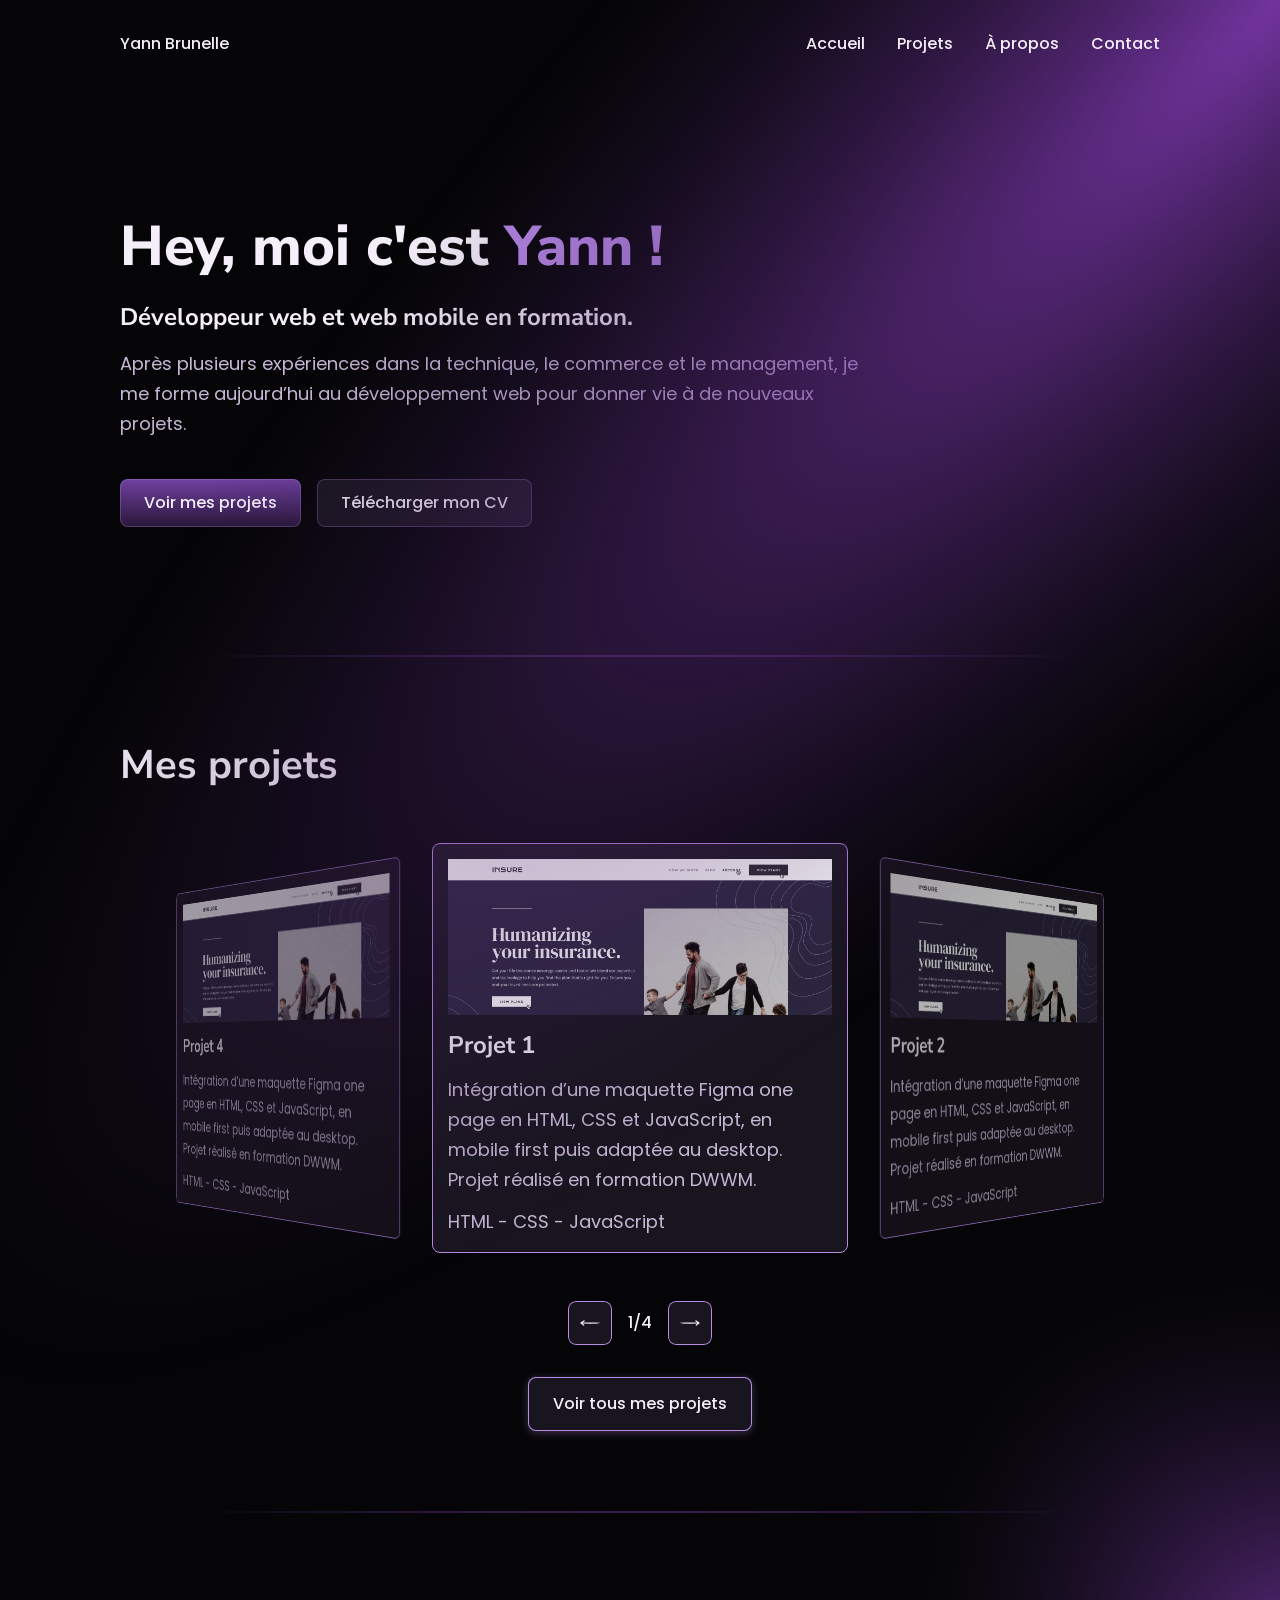
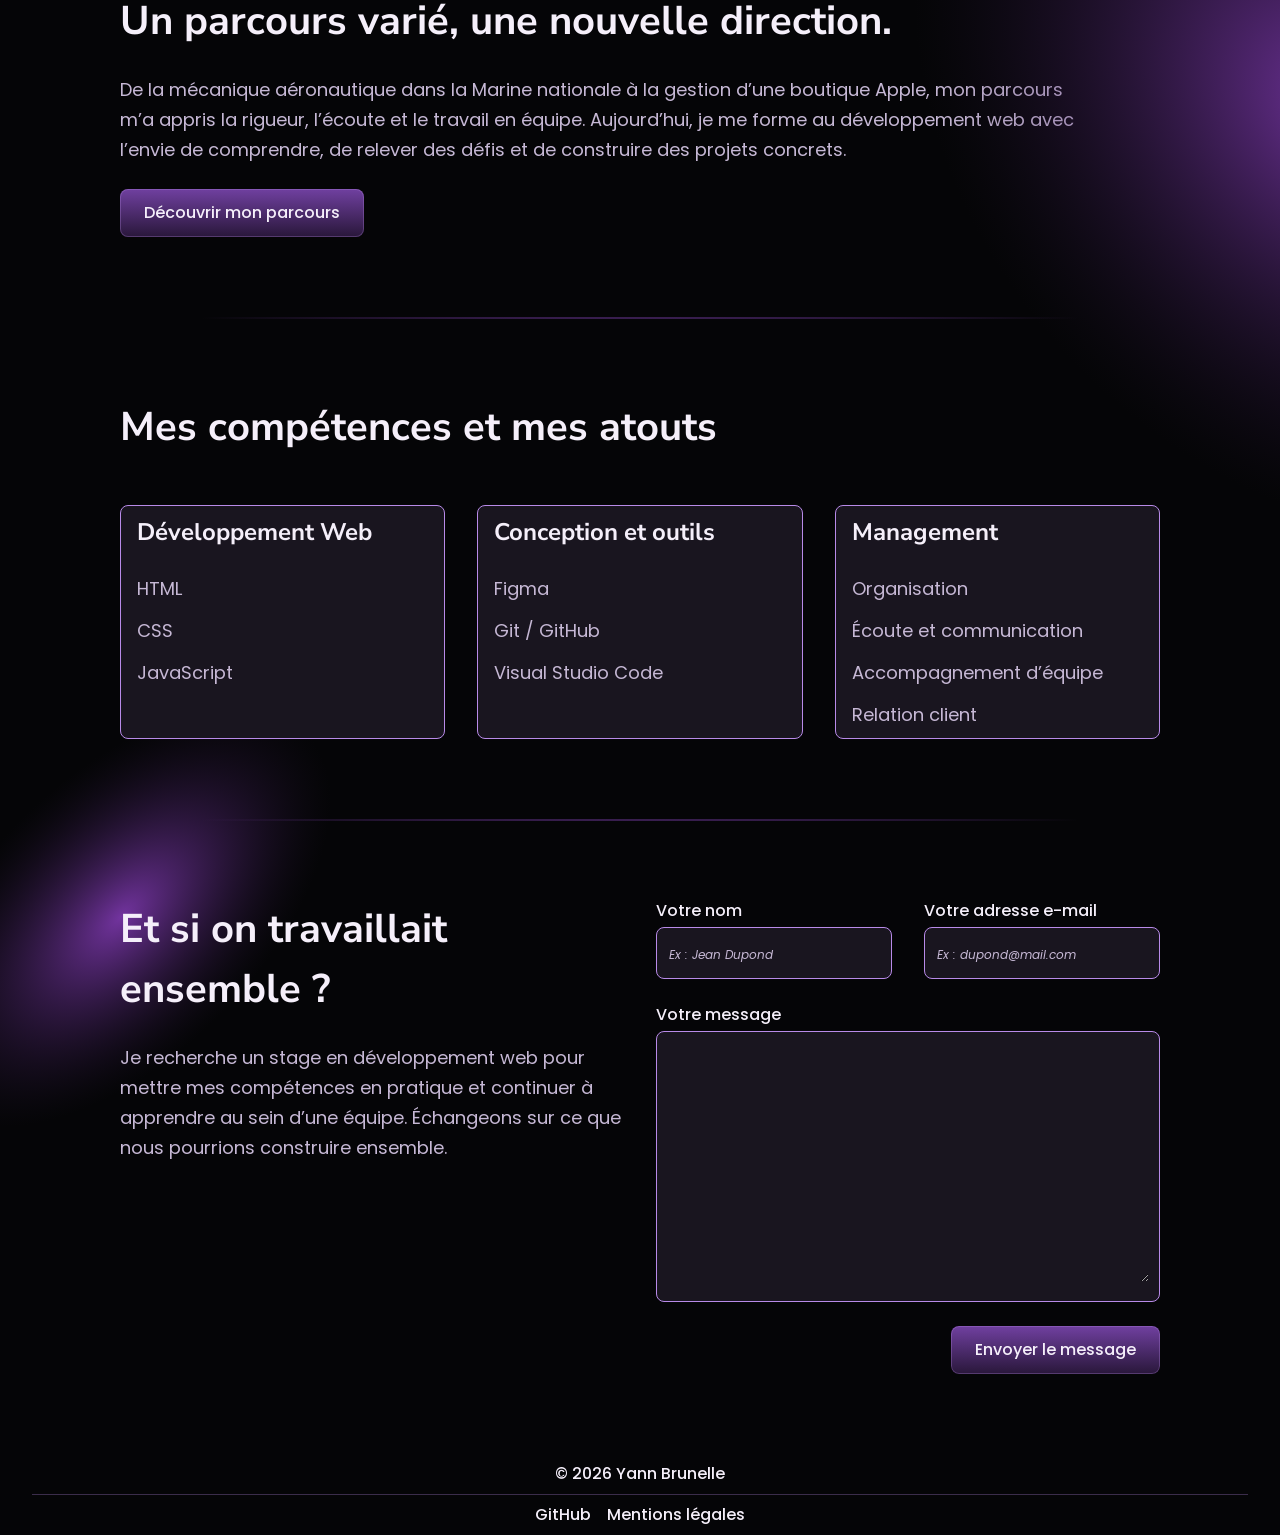
==== index.html @ 41fa6fb0 "fin vefrsion desktop-accueil" ====
<!DOCTYPE html>
<html lang="fr">
<head>
	<meta charset="UTF-8">
	<meta name="viewport" content="width=device-width, initial-scale=1.0">
	<title>Yann Brunelle - Portfolio</title>
	<meta name="description" content="">
	<!-- Mettre la description du contenu de la page dans l'attribut content -->

	<!-- Mettre ci-dessous les informations pour Open Graph (concerne notamment Facebook) - Voir https://ogp.me/-->
	<meta property="og:title" content="">
	<meta property="og:type" content="">
	<meta property="og:url" content="">
	<meta property="og:image" content="">


	<!-- Générateur favicon : https://realfavicongenerator.net/ -->
   
	<link rel="icon" type="image/png" href="/favicon-96x96.png" sizes="96x96">
	<link rel="icon" type="image/svg+xml" href="/favicon.svg">
	<link rel="shortcut icon" href="/favicon.ico">
	<link rel="apple-touch-icon" sizes="180x180" href="/apple-touch-icon.png">
	<link rel="manifest" href="/site.webmanifest">
	<!-- voir le fichier manifest.webmanifest -->

	<link rel="stylesheet" href="css/style.css">
</head>

<body>
	<header class="interface-text">		
		<a href="index.html">Yann Brunelle</a>

		<button
        class="burger-menu"
        type="button"
        aria-controls="menu"
        aria-expanded="false"
        aria-label="Ouvrir le menu">
     	</button>

		<nav class="hidden-nav interface-text" role="navigation" aria-label="skip menu">
			<ul id="menu" data-visible="false">
				<li><a href="index.html">Accueil</a></li>
				<li><a href="mes-projets.html">Projets</a></li>
				<li><a href="a-propos.html">À propos</a></li>
				<li><a href="#contact">Contact</a></li>
        	</ul>
		</nav>

	</header>
	<main>
		<section class="hero">
			<div class="hero-text">
				<h1 class="mobile-main-heading">
					Hey, moi c'est <span class="h1-color">Yann !</span>
				</h1>
				<p class="mobile-subheading">
					Développeur web et web mobile en formation.
				</p>
				<p class="mobile-body-text">
					Après plusieurs expériences dans la technique, le commerce et le management, je me forme aujourd’hui au développement web pour donner vie à de nouveaux projets.
				</p>
			</div>
			<div class="interface-text actions">
				<a class="full-button" href="mes-projets.html">Voir mes projets</a>
				<a class="empty-button" href="telecharger-cv.pdf">Télécharger mon CV</a>
			</div>
		</section>
		<section class="carrousel">
			<h2 class="mobile-section-heading">
				Mes projets
			</h2>
			<div class="projects">
				<article class="article-project projet-1 central">		
					<img src="img/projet-1.webp" alt="">
					<h3 class="mobile-small-subheading">
						Projet 1
					</h3>
					<p class="mobile-small-body-text">
						Intégration d’une maquette Figma one page en HTML, CSS et JavaScript, en mobile first puis adaptée au desktop. Projet réalisé en formation DWWM.
					</p>
					<p class="mobile-small-body-text">
						HTML - CSS - JavaScript
					</p>
				</article>
				<article class="article-project projet-2 a-droite">
					<img src="img/projet-1.webp" alt="">
					<h3 class="mobile-small-subheading">
						Projet 2
					</h3>
					<p class="mobile-small-body-text">
						Intégration d’une maquette Figma one page en HTML, CSS et JavaScript, en mobile first puis adaptée au desktop. Projet réalisé en formation DWWM.
					</p>
					<p class="mobile-small-body-text">
						HTML - CSS - JavaScript
					</p>
				</article>
				<article class="article-project projet-3 masquee">		
					<img src="img/projet-1.webp" alt="">
					<h3 class="mobile-small-subheading">
						Projet 3
					</h3>
					<p class="mobile-small-body-text">
						Intégration d’une maquette Figma one page en HTML, CSS et JavaScript, en mobile first puis adaptée au desktop. Projet réalisé en formation DWWM.
					</p>
					<p class="mobile-small-body-text">
						HTML - CSS - JavaScript
					</p>
				</article>
				<article class="article-project projet-4 a-gauche">		
					<img src="img/projet-1.webp" alt="">
					<h3 class="mobile-small-subheading">
						Projet 4
					</h3>
					<p class="mobile-small-body-text">
						Intégration d’une maquette Figma one page en HTML, CSS et JavaScript, en mobile first puis adaptée au desktop. Projet réalisé en formation DWWM.
					</p>
					<p class="mobile-small-body-text">
						HTML - CSS - JavaScript
					</p>
				</article>
			</div>
			<div class="commands">
				<button
				class="command-left"
				type="button"
				aria-label="Projet précédent">
				</button>
				<p class="interface-text">
					1/4
				</p>
				<button
				class="command-right"
				type="button"
				aria-label="Projet suivant">
				</button>
			</div>
			<div class="link-project">
				<a class="interface-text" href="mes-projets.html">Voir tous mes projets</a>
			</div>
		</section>
		<section class="a-propos">
			<h2 class="mobile-section-heading">
				Un parcours varié, une nouvelle direction.
			</h2>
			<p class="mobile-body-text">
				De la mécanique aéronautique dans la Marine nationale à la gestion d’une boutique Apple, mon parcours m’a appris la rigueur, l’écoute et le travail en équipe. Aujourd’hui, je me forme au développement web avec l’envie de comprendre, de relever des défis et de construire des projets concrets.
			</p>
			<a class="full-button interface-text actions" href="a-propos.html">Découvrir mon parcours</a>
		</section>
		<section class="skills">
			<h2 class="mobile-section-heading">
				Mes compétences et mes atouts
			</h2>
			<article class="cards mobile-body-text">
				<h3 class="mobile-subheading">
					Développement Web
				</h3>
				<div>
					<p>
						HTML
					</p>
					<p>
						CSS
					</p>
					<p>
						JavaScript
					</p>
				</div>
			</article>
			<article class="cards mobile-body-text">
				<h3 class="mobile-subheading">
					Conception et outils
				</h3>
				<div>
					<p>
						Figma
					</p>
					<p>
						Git / GitHub
					</p>
					<p>
						Visual Studio Code
					</p>
				</div>
			</article>
			<article class="cards mobile-body-text">
				<h3 class="mobile-subheading">
					Management
				</h3>
				<div>
					<p>
						Organisation
					</p>
					<p>
						Écoute et communication
					</p>
					<p>
						Accompagnement d’équipe
					</p>
					<p>
						Relation client
					</p>
				</div>
			</article>
		</section>
		<section class="contact mobile-body-text">
			<div class="presentation">
				<h2 id="contact" class="mobile-section-heading">
					Et si on travaillait<br>ensemble ?
				</h2>
				<p>
					Je recherche un stage en développement web pour mettre mes compétences en pratique et continuer à apprendre au sein d’une équipe. Échangeons sur ce que nous pourrions construire ensemble.
				</p>
			</div>
			<div class="form">
				<div class="identity">
					<div class="name-entry">
						<p class="interface-text wording">
							Votre nom
						</p>
						<div class="entry">
							<input class="example form-placeholder" type="text" placeholder="Ex : Jean Dupond">
						</div>
					</div>
					<div class="name-entry">
						<p class="interface-text wording">
							Votre adresse e-mail
						</p>
						<div class="entry">
							<input class="example form-placeholder" type="email" placeholder="Ex : dupond@mail.com">
						</div>
					</div>
				</div>
				<div class="name-entry">
					<p class="interface-text wording">
						Votre message
					</p>
					<div class="entry">
						<textarea 
							name="" id="message-form" class="example form-placeholder" placeholder="Ex. : Une opportunité de stage, une question, un projet...">
						</textarea>					
					</div>
				</div>
				<div class="sent-message">
					<button class="full-button interface-text">
						Envoyer le message
					</button>
				</div>
			</div>
		</section>
	</main>
	<footer class="interface-text">
		<p>
			© 2026 Yann Brunelle
		</p>
		<div class="footer-div">
			<a target="_blank" href="https://github.com/repos?q=owner%3A%40me">GitHub</a>
			<a href="mentions-legales.html">Mentions légales</a>
		</div>
	</footer>
	<script src="js/nav.js"></script>
</body>

</html>
---- css/style.css ----
/* RESET CSS */

/* Box sizing rules */
*,
*::before,
*::after {
  box-sizing: border-box;
}

/* Remove default margin */
body,
h1,
h2,
h3,
h4,
p,
figure,
blockquote,
dl,
dd {
  margin: 0;
}

button {
  border: none;
}

/* Remove list styles, margin and padding on ul, ol elements with a class, which suggests default styling will be removed */
ul[class],
ol[class] {
  margin: 0;
  padding: 0;
  list-style: none;
}

a {
  text-decoration: none;
}

/* Set core root defaults */
html {
  scroll-behavior: smooth;
}

/* Set core body defaults */
body {
  min-height: 100vh;
  text-rendering: optimizeSpeed;
  line-height: 1.5;
}

/* A elements that don't have a class get default styles */
a:not([class]) {
  text-decoration-skip-ink: auto;
}

/* Make images easier to work with */
img,
picture {
  max-width: 100%;
  display: block;
}

/* Inherit fonts for inputs and buttons */
input,
button,
textarea,
select {
  font: inherit;
}

/* Remove all animations, transitions and smooth scroll for people that prefer not to see them */
@media (prefers-reduced-motion: reduce) {
  html:focus-within {
   scroll-behavior: auto;
  }
  
  *,
  *::before,
  *::after {
    animation-duration: 0.01ms !important;
    animation-iteration-count: 1 !important;
    transition-duration: 0.01ms !important;
    scroll-behavior: auto !important;
  }
}


html {
    font-size: 62.5%; /* 1rem = 10px avec une base utilisateur de 16px */
}

/* Remove focus for mouse users */
:focus:not(:focus-visible) {
  outline: none;
}

/* Set core body defaults */
body {
  font-size: 1.6rem;
}

/* Set text selection */
::selection {
  color: #000;
  background-color: #fd0;
}

/* Set cursor pointer */
label[for],
button,
input[type="submit"],
select {
  cursor: pointer;
}

/* Remove font style on address */
address {
  font-style: normal;
}

/* Text meant only for screen readers. */
.screen-reader-text {
  position: absolute;
  width: 1px;
  height: 1px;
  padding: 0;
  margin: -1px;
  overflow: hidden;
  clip: rect(0, 0, 0, 0);
  white-space: nowrap;
  border: 0;
}
.screen-reader-text:focus {
  position: static;
  width: auto;
  height: auto;
  margin: 0;
  clip: auto;
  white-space: normal;
}


/* Print external URLs */
@media print {
  a[href]:not([href^='#'])::after {
    content: '('attr(href)')';
  }
}

/* STYLE */


 :root {
  /* color */
  --main-bg: #050507;
  --button-bg: #19151F;
  --main-text: #F5EFFA;
  --secondary-text: #C6B8D5;
  --purple: #B88AE8;
  --gradient-separator: radial-gradient(
    ellipse at center,
    #A050E0CC 0%,
    #05050700 60%
    );
  --gradient-button: linear-gradient(
    to bottom,
    #7040A0 0%,
    #29173A 100%
  );
  --outline: #B88AE84D;
 }

 .desktop-main-heading {
  font-family: 'Nunito Sans';
  font-weight: 800;
  font-size: 5.6rem;
 }

 .desktop-section-heading {
  font-family: 'Nunito Sans';
  font-weight: 700;
  font-size: 4rem;
  line-height: 6rem;
 }

 .sesktop-subheading {
  font-family: 'Nunito Sans';
  font-weight: 700;
  font-size: 2.4rem;
  line-height: 3.6rem;
 }

 .mobile-main-heading {
  font-family: 'Nunito Sans';
  font-weight: 800;
  font-size: 3.6rem;
  line-height: 4.4rem;
  color: var(--main-text);
 }

 .mobile-section-heading {
  font-family: 'Nunito Sans';
  font-weight: 700;
  font-size: 2.8rem;
  line-height: 3.6rem;
  color: var(--main-text);
 }

 .mobile-subheading {
  font-family: 'Nunito Sans';
  font-weight: 700;
  font-size: 2rem;
  line-height: 3rem;
  color: var(--main-text);
 }

 .mobile-small-subheading {
  font-family: 'Nunito Sans';
  font-weight: 700;
  font-size: 1.8rem;
  line-height: 2.6rem;
 }

 .desktop-body-text {
  font-family: 'Poppins';
  font-weight: 400;
  font-size: 1.8rem;
  line-height: 3rem;
 }

 .mobile-body-text {
  font-family: 'Poppins';
  font-weight: 400;
  font-size: 1.6rem;
  line-height: 2.6rem;
  color: var(--secondary-text);
 }

 .mobile-small-body-text {
  font-family: 'Poppins';
  font-weight: 400;
  font-size: 1.4rem;
  line-height: 2.2rem;
 }

 .interface-text {
  font-family: 'Poppins';
  font-weight: 500;
  font-size: 1.6rem;
  line-height: 2.4rem;
 }

 .form-placeholder {
  font-family: 'Poppins';
  font-style: italic;
  font-weight: 500;
  font-size: 1.2rem;
  line-height: 2rem;
 }

 /* nunito-sans-regular - latin */
@font-face {
  font-display: swap; /* Check https://developer.mozilla.org/en-US/docs/Web/CSS/@font-face/font-display for other options. */
  font-family: 'Nunito Sans';
  font-style: normal;
  font-weight: 400;
  src: url('../fonts/nunito-sans-v19-latin-regular.woff2') format('woff2'); /* Chrome 36+, Opera 23+, Firefox 39+, Safari 12+, iOS 10+ */
}
/* nunito-sans-700 - latin */
@font-face {
  font-display: swap; /* Check https://developer.mozilla.org/en-US/docs/Web/CSS/@font-face/font-display for other options. */
  font-family: 'Nunito Sans';
  font-style: normal;
  font-weight: 700;
  src: url('../fonts/nunito-sans-v19-latin-700.woff2') format('woff2'); /* Chrome 36+, Opera 23+, Firefox 39+, Safari 12+, iOS 10+ */
}
/* nunito-sans-800 - latin */
@font-face {
  font-display: swap; /* Check https://developer.mozilla.org/en-US/docs/Web/CSS/@font-face/font-display for other options. */
  font-family: 'Nunito Sans';
  font-style: normal;
  font-weight: 800;
  src: url('../fonts/nunito-sans-v19-latin-800.woff2') format('woff2'); /* Chrome 36+, Opera 23+, Firefox 39+, Safari 12+, iOS 10+ */
}
/* poppins-regular - latin */
@font-face {
  font-display: swap; /* Check https://developer.mozilla.org/en-US/docs/Web/CSS/@font-face/font-display for other options. */
  font-family: 'Poppins';
  font-style: normal;
  font-weight: 400;
  src: url('../fonts/poppins-v24-latin-regular.woff2') format('woff2'); /* Chrome 36+, Opera 23+, Firefox 39+, Safari 12+, iOS 10+ */
}
/* poppins-500 - latin */
@font-face {
  font-display: swap; /* Check https://developer.mozilla.org/en-US/docs/Web/CSS/@font-face/font-display for other options. */
  font-family: 'Poppins';
  font-style: normal;
  font-weight: 500;
  src: url('../fonts/poppins-v24-latin-500.woff2') format('woff2'); /* Chrome 36+, Opera 23+, Firefox 39+, Safari 12+, iOS 10+ */
}
/* poppins-600 - latin */
@font-face {
  font-display: swap; /* Check https://developer.mozilla.org/en-US/docs/Web/CSS/@font-face/font-display for other options. */
  font-family: 'Poppins';
  font-style: normal;
  font-weight: 600;
  src: url('../fonts/poppins-v24-latin-600.woff2') format('woff2'); /* Chrome 36+, Opera 23+, Firefox 39+, Safari 12+, iOS 10+ */
}
/* poppins-italic - latin */
@font-face {
  font-display: swap; /* Check https://developer.mozilla.org/en-US/docs/Web/CSS/@font-face/font-display for other options. */
  font-family: 'Poppins';
  font-style: italic;
  font-weight: 400;
  src: url('../fonts/poppins-v24-latin-italic.woff2') format('woff2'); /* Chrome 36+, Opera 23+, Firefox 39+, Safari 12+, iOS 10+ */
}

 body {
  position: relative;
  background-color: var(--main-bg);
  max-width: 2500px;
  margin-inline: auto;
  justify-items: center;
  display: flex;
  flex-direction: column;
 }

 main {
  overflow-x: clip;
 }

 .hero {
  position: relative;
  width: 100%;
  padding-inline: 3.2rem;
  padding-block: 4.8rem;
  display: flex;
  flex-direction: column;
  justify-content: center;
  gap: 2.4rem;
  text-align: center;
 }

 .hero-text {
  display: flex;
  flex-direction: column;
  gap: 2.4rem;
 }

 

 .hero::after {
  content: "";
  background-image: url(../img/halo-2-mobile.svg);
  background-repeat: no-repeat;
  position: absolute;
  width: 48.7rem;
  height: 63rem;
  rotate: -45deg;
  top: 20rem;
  right: -28rem;
  pointer-events: none;
 }

 #menu {
  background-color: var(--main-bg);
  list-style: none;
  padding: 0;
  gap: 3.2rem;
  display: flex;
  flex-direction: column;
  padding-block: 2.4rem;
 }

 #menu::before {
  content: "";
  background-image: url(../img/halo-1-mobile.svg);
  width: 53rem;
  height: 28rem;
  left: -30rem;
  top: -8rem;
  position: absolute;
  z-index: -1;
 }

 #menu[data-visible="false"] {
  transform: translateX(-100%);
  transition: 350ms;  
 }

 #menu[data-visible="true"] {
  transform: translateX(0);
  transition: 350ms;
 }

 #menu a {
  color: var(--main-text);
 }

 .hidden-nav {
  z-index: 1;
  position: absolute;
  left: 0;
  top: 100%;
  width: 100%;
  text-align: center;
 }

 header {
  position: sticky; /* position fixe au défilement */
  top: 0;
  z-index: 1;
  background-color: var(--main-bg);
  display: flex;
  align-items: center;
  justify-content: space-between;
  padding-inline: 3.2rem;
  padding-block: 0.8rem;
  overflow-x: clip;
 }

 header a{
  color: var(--main-text);
 }

 .burger-menu {
  background-image: url(../img/Menu-burger-close.svg);
  width: 2.5rem;
  height: 2.5rem;
  background-color: transparent;
 }

 .burger-menu[aria-expanded="true"] {
  background-image: url(../img/Menu-burger-open.svg);
 }

 .actions {
  display: flex;
  flex-direction: column;
  align-items: center;
  gap: 1.6rem;
  text-align: center;
  padding-block: 0.8rem;
  width: fit-content;
  margin-inline: auto;
  
 }

.h1-color {
  color: var(--purple);
}

.full-button {
  display: block;
  background-image: var(--gradient-button);
  padding-inline: 1.6rem;
  padding-block: 0.8rem;
  width: 100%;
  box-shadow: inset 0 0 0 1px var(--outline);
  border-radius: 0.8rem;
  color: var(--main-text);
  margin-inline: auto;
  }

.empty-button {
  display: block;
  background-color: var(--button-bg);
  padding-inline: 1.6rem;
  padding-block: 0.8rem;
  box-shadow: inset 0 0 0 1px var(--outline);
  border-radius: 0.8rem;
  width: fit-content;
  color: var(--main-text);
}



.exemple {
  color: var(--main-text);
}

.a-propos {
  position: relative;
  width: 100%;
  padding-inline: 3.2rem;
  padding-block: 4.8rem;
  display: flex;
  flex-direction: column;
  align-items: center;
  gap: 2.4rem;
}

.a-propos .full-button {
  width: fit-content;
}

.a-propos::before {
  inset-inline: 0;
  inset-block-start: 0;
  position: absolute;
  display: block;
  content: "";
  background-image: var(--gradient-separator);
  width: 100%;
  height: 2px;
}

.skills {
  position: relative;
  width: 100%;
  padding-inline: 3.2rem;
  padding-block: 4.8rem;
  display: flex;
  flex-direction: column;
  gap: 3.2rem;
  align-items: center;
}

#contact {
  position: relative;
}

#contact::before {
  content: "";
  background-image: url(../img/halo-1-mobile.svg);
  background-repeat: no-repeat;
  position: absolute;
  width: 52.4rem;
  height: 28rem;
  top: -12.2rem;
  left: -26.1rem;
  rotate: -45deg;
  z-index: -1;
}

.cards {
  display: flex;
  flex-direction: column;
  gap: 0.8rem;
  width: 100%;
  color: var(--secondary-text);
  border: solid 1px var(--purple);
  border-radius: 0.8rem;
  padding-inline: 1.6rem;
  padding-block: 0.8rem;
  max-width: 58rem;
  background-color: var(--button-bg);
}

.skills::before {
  inset-inline: 0;
  inset-block-start: 0;
  position: absolute;
  display: block;
  content: "";
  background-image: var(--gradient-separator);
  width: 100%;
  height: 2px;
}

.contact {
  position: relative;
  width: 100%;
  padding-inline: 3.2rem;
  padding-block: 4.8rem;
  display: flex;
  flex-direction: column;
  gap: 3.2rem;
  color: var(--secondary-text);
}



.wording {
  color: var(--main-text);
}

.contact::before {
  inset-inline: 0;
  inset-block-start: 0;
  position: absolute;
  display: block;
  content: "";
  background-image: var(--gradient-separator);
  width: 100%;
  height: 2px;
}

.identity {
  display: flex;
  flex-direction: column;
  gap: 3.2rem;
}

.entry {
  background-color: var(--button-bg);
  border: solid 1px var(--purple);
  padding: 1rem;
  border-radius: 0.8rem;
  width: 100%;
}

.form {
  display: flex;
  flex-direction: column;
  gap: 3.2rem;
  align-items: center;
}

.contact input::placeholder, #message-form::placeholder {
  color: var(--secondary-text);
  font-style: italic;
}

.name-entry {
  display: flex;
  flex-direction: column;
  gap: 0.4rem;
  flex: 1;
  min-width: 0;
}

.name-entry, .identity {
  width: 100%;
  max-width: 58rem;
}

.identity input {
  width: 100%;
}

.example {
  background-color: var(--button-bg);
  border: none;
  color: var(--main-text);
  outline: none;
}

#message-form {
  width: 100%;
  min-height: 24rem;
}

.form .full-button {
  width: fit-content;
}

footer {
  position: relative;
  display: flex;
  flex-direction: column;
  gap: 0.8rem;
  padding-inline: 3.2rem;
  padding-block: 0.8rem;
  text-align: center;
  align-items: center;
  color: var(--main-text);
}

.footer-div {
  display: flex;
  justify-content: center;
  gap: 1.6rem;
}

footer::before {
  content: "";
  width: 100%;
  height: 1px;
  background-color: var(--outline);
  inset-inline: 3.2rem;
}

footer p {
  order: -1;
}

footer a {
  color: var(--main-text);
}

/* Carrousel */

.carrousel {
  position: relative;
  width: 100%;
  padding-inline: 3.2rem;
  padding-block: 4.8rem;
  display: flex;
  flex-direction: column;
  gap: 3.2rem;
}

.projects {
  position: relative;
  display: flex;
  justify-content: center;
  overflow-x: hidden;
  gap: 2.4rem;
}

/* Les cartes partagent une case au centre. Le JS les déplace sur la roue
   depuis ce point commun. La grille garde la hauteur de la carte la plus haute. */
.projects.roue-active {
  display: grid;
  grid-template-columns: minmax(0, 1fr);
  gap: 0;
  perspective: 80rem;
  padding-block: 1.6rem;
}

/* Le cadre coupe les côtés sur mobile. Le fond évite de voir le texte
   d'une carte à travers celle qui passe devant. */
.roue-active .article-project {
  grid-area: 1 / 1;
  justify-self: center;
  background-color: var(--main-bg);
  /* Les valeurs envoyées par le JS sont sans unité. Le CSS fixe la taille
     de la roue et le recul des cartes pour chaque largeur d’écran. */
  transform: translate3d(
    calc(var(--position-roue, 0) * 105%),
    0,
    calc(var(--recul-roue, 0) * var(--profondeur-roue, 8rem))
  ) rotateY(calc(var(--position-roue, 0) * 30deg));
}

.carrousel::before {
  inset-inline: 0;
  inset-block-start: 0;
  position: absolute;
  display: block;
  content: "";
  background-image: var(--gradient-separator);
  width: 100%;
  height: 2px;
}

.projects h3 {
  color: var(--main-text);
}

.projects p {
  color: var(--secondary-text);
}

.article-project {
  display: flex;
  flex-direction: column;
  gap: 1.2rem;
  padding: 0.8rem;
  border: solid 1px var(--purple);
  border-radius: 0.8rem;
  width: 20rem;
  flex-shrink: 0;
}

.a-gauche {
  order: -1;
}

.a-droite {
  order: 1;
}

.masquee {
  display: none;
}

.commands {
  display: flex;
  gap: 1.6rem;
  width: 100%;
  justify-content: center;
  align-items: center;
}

.commands p {
  color: var(--main-text);
}

.carrousel a {
  color: var(--purple);
}

.link-project {
  width: 100%;
  display: grid;
  place-items: center;
}

.command-left, .command-right {
  width: 3rem;
  height: 3rem;
  box-shadow: inset 0 0 0 1px var(--purple);
  padding-inline: 0.4rem;
  border-radius: 0.8rem;
}

.command-left {
  background-image: url(../img/fleche-gauche.svg);
  background-repeat: no-repeat;
  background-color: var(--button-bg);
  background-position: center;
}

.command-right {
  background-image: url(../img/fleche-droite.svg);
  background-repeat: no-repeat;
  background-color: var(--button-bg);
  background-position: center;
}

.command img {
  width: 100%;
}



@media screen and (min-width: 64em) {

   /* À 1 440 px, la carte centrale mesure 48 rem. Près de 768 px,
     les cartes rétrécissent avec la piste pour rester visibles ensemble. */
  .carrousel .article-project {
    width: min(40%, 48rem);
    padding: clamp(0.8rem, 1.2vw, 1.6rem);
    background-color: var(--button-bg);
  }

  /* Les cartes latérales reculent davantage et s’assombrissent
     progressivement au fil de la rotation. */
  .carrousel .roue-active .article-project {
    --profondeur-roue: 16rem;
    filter: brightness(calc(1 + var(--recul-roue, 0) * 0.3));
  }

  .carrousel .article-project img {
    width: 100%;
    aspect-ratio: 446 / 181;
    object-fit: cover;
    object-position: center top;
  }

  /* Les commandes et le lien reprennent les dimensions desktop. */
  .carrousel .command-left,
  .carrousel .command-right {
    width: 4.4rem;
    height: 4.4rem;
  }

  .carrousel .link-project a {
    padding: 1.5rem 2.5rem;
    color: var(--main-text);
    background-color: var(--button-bg);
    border-radius: 0.8rem;
    box-shadow: inset 0 0 0 1px var(--purple), 0 0.2rem 1rem var(--outline);
  }

  .carrousel, .a-propos, .skills, .contact  {
    padding-block: 8rem;
  }

  /* Les marges latérales grandissent pour centrer le contenu sur 120 rem. */
  header,
  .hero,
  .carrousel,
  .a-propos,
  .skills,
  .contact {
    padding-inline: max(12rem, calc((100% - 120rem) / 2));
  }

  header {
  position: relative; 
  background-color: none;
  padding-block: 3.2rem;
 }

  .burger-menu {
    display: none;
  }

  #menu[data-visible="false"]{
    transform: none;
    flex-direction: row;
    position: relative;
  }

  #menu {
    padding: 0;
    margin: 0;
    background-color: transparent;
  }

  #menu::before {
    display: none;
  }

  .hidden-nav {
    position: relative;
    width: auto;
    height: auto;
  }


  header a {
    display: block;
  }

  .hero {
    text-align: left;
    align-content: flex-start;
    padding-block: 12rem;
    gap: 3.2rem;
  }



  .actions {
    flex-direction: row;
    justify-items: flex-start;
    margin: 0;
    width: fit-content;
    height: 100%;
  }

  .actions a {
    flex: none;
    width: auto;
  }

  .full-button, .empty-button {
    flex: 1;
    padding-inline: 2.4rem;
    padding-block: 1.2rem;
  }

  .hero-text {
    max-width: 76rem;
    gap: 1.4rem;
  }

  .a-propos {
    align-items: flex-start;
    gap: 2.4rem;
  }

  .a-propos p {
    max-width: 96rem;
  }
  
  .hero::after {
    display: none;
  }

  header::before {
    content: "";
    position: absolute;
    background-repeat: no-repeat;
    background-image: url(../img/halo-sky.svg);
    width: 277.2rem;
    height: 277.2rem;
    top: -138.6rem;
    right: calc(max(0px, (100% - 1440px) / 2) - 138.6rem);
    pointer-events: none;
  }

  .a-propos::after {
    content: "";
    background-image: url(../img/Halo-2-test.svg);
    background-repeat: no-repeat;
    background-size: contain;
    position: absolute;
    width: 86.5rem;
    height: 86.5rem;
    top: -23.6rem;
    /* 100% est la largeur de la section .a-propos.
       On retire les 1 440 px du cadre centré, puis on divise par deux
       pour trouver la marge à droite. max(0px, ...) empêche cette marge
       de devenir négative si la section est plus étroite que le cadre.
       calc() soustrait ensuite 49.9rem pour décaler le halo vers la droite. */
    right: calc(max(0px, (100% - 1440px) / 2) - 49.9rem);
    pointer-events: none;
  }

  .skills {
    display: grid;
    grid-template-columns: repeat(3, minmax(0, 1fr)); /* 3 colonnes de tailles égales même si une colonne a plus de texte */
    align-items: stretch;
    row-gap: 4.8rem;
  }

  .skills h2 {
    grid-column-start: 1;
    grid-column-end: 4;
    grid-row-start: 1;
    grid-row-end: 2;
  }

  .cards {
    gap: 2.4rem;
  }

  .cards div {
    display: flex;
    flex-direction: column;
    gap: 1.2rem;
  }

  /* Les classes du HTML reprennent les tailles de la maquette desktop. */
  .mobile-main-heading {
    font-size: 5.6rem;
    line-height: normal;
  }

  .mobile-section-heading {
    font-size: 4rem;
    line-height: 6rem;
  }

  .mobile-subheading,
  .mobile-small-subheading {
    font-size: 2.4rem;
    line-height: 3.6rem;
  }

  .mobile-body-text,
  .mobile-small-body-text {
    font-size: 1.8rem;
    line-height: 3rem;
  }

  .contact {
    flex-direction: row;
    gap: 3.2rem;
  }

  .presentation {
    display: flex;
    flex: 1;
    gap: 2.4rem;
    flex-direction: column;
    min-width: 0;
  }

  .form {
    display: flex;
    flex: 1;
    gap: 2.4rem;
    flex-direction: column;
    min-width: 0;
  }

  .identity {
    display: flex;
    flex-direction: row;
  }

  .name-entry {
    flex: 1;
    min-width: 0;
  }

  .entry {
    width: 100%;
    max-width: 58rem;
  }
  
  .sent-message {
    display: flex;
    justify-items: end;
    width: fit-content;
    margin-left: auto;
  }

}
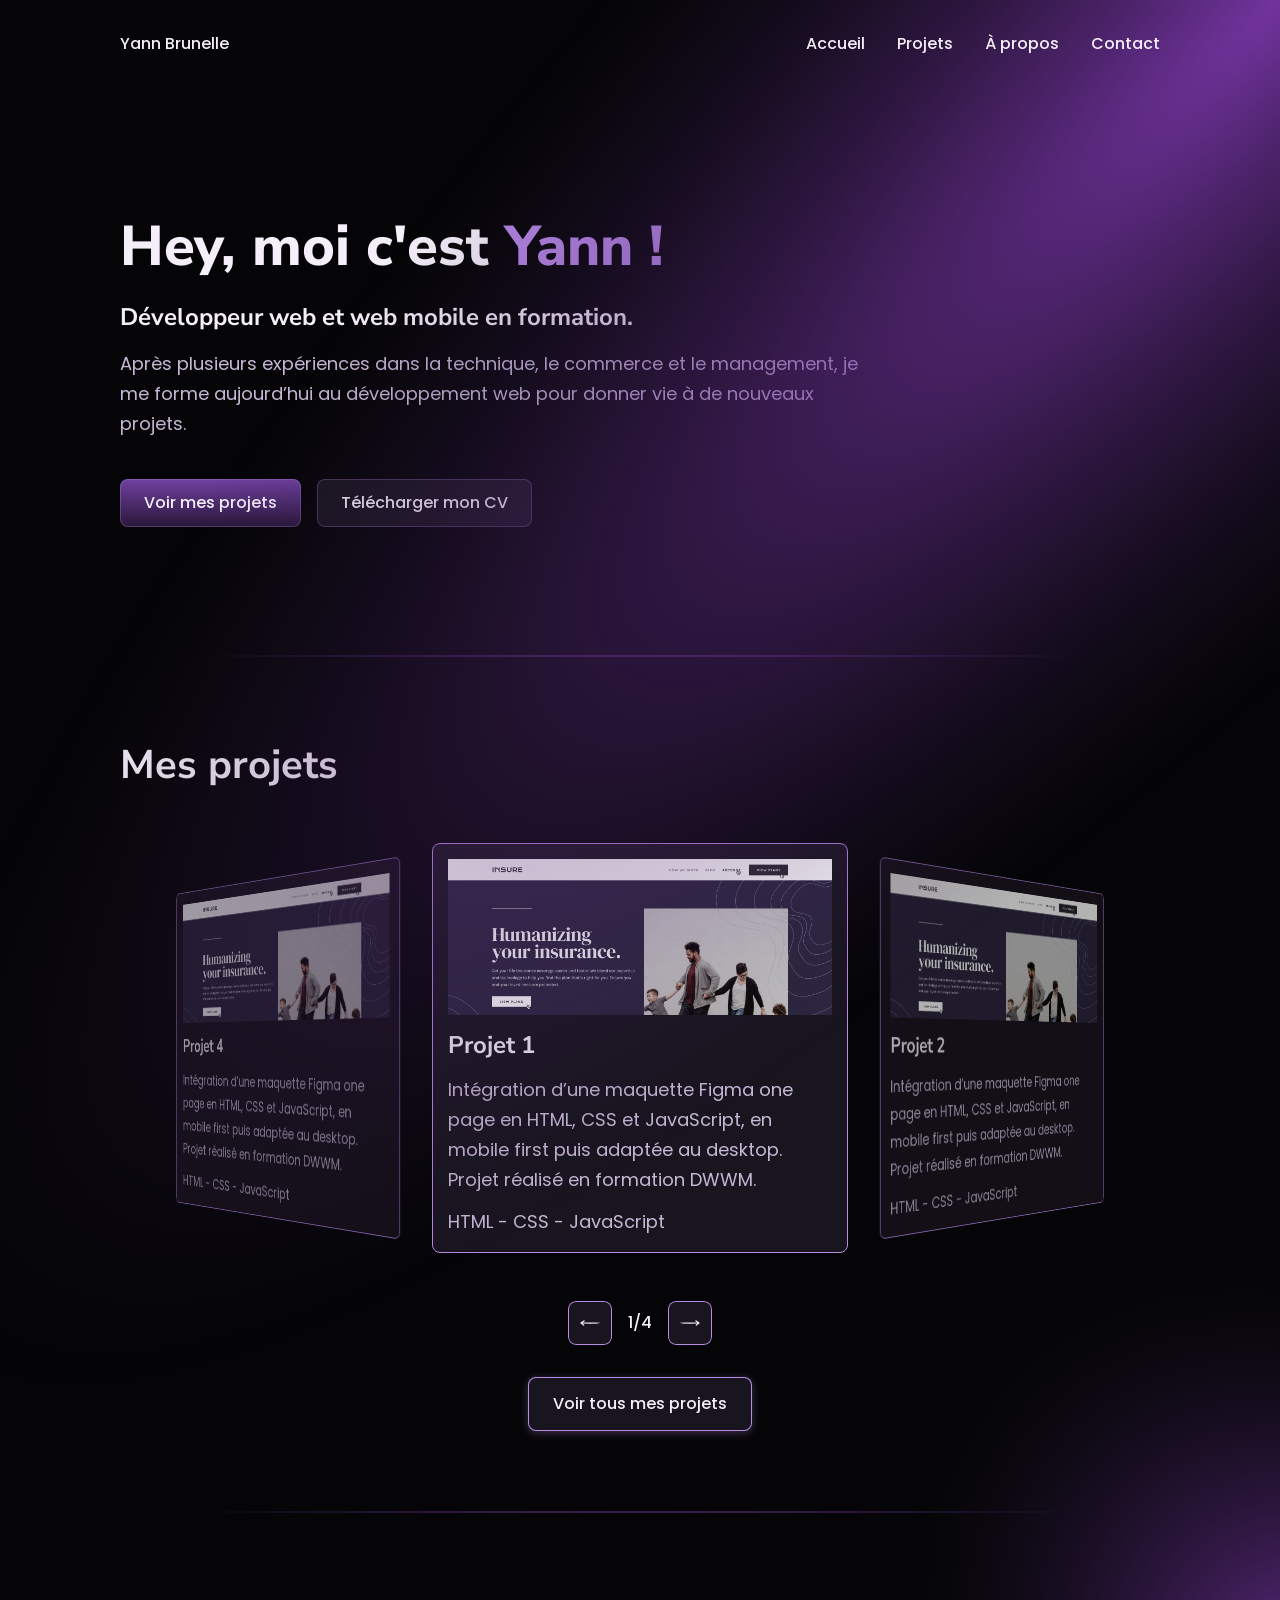
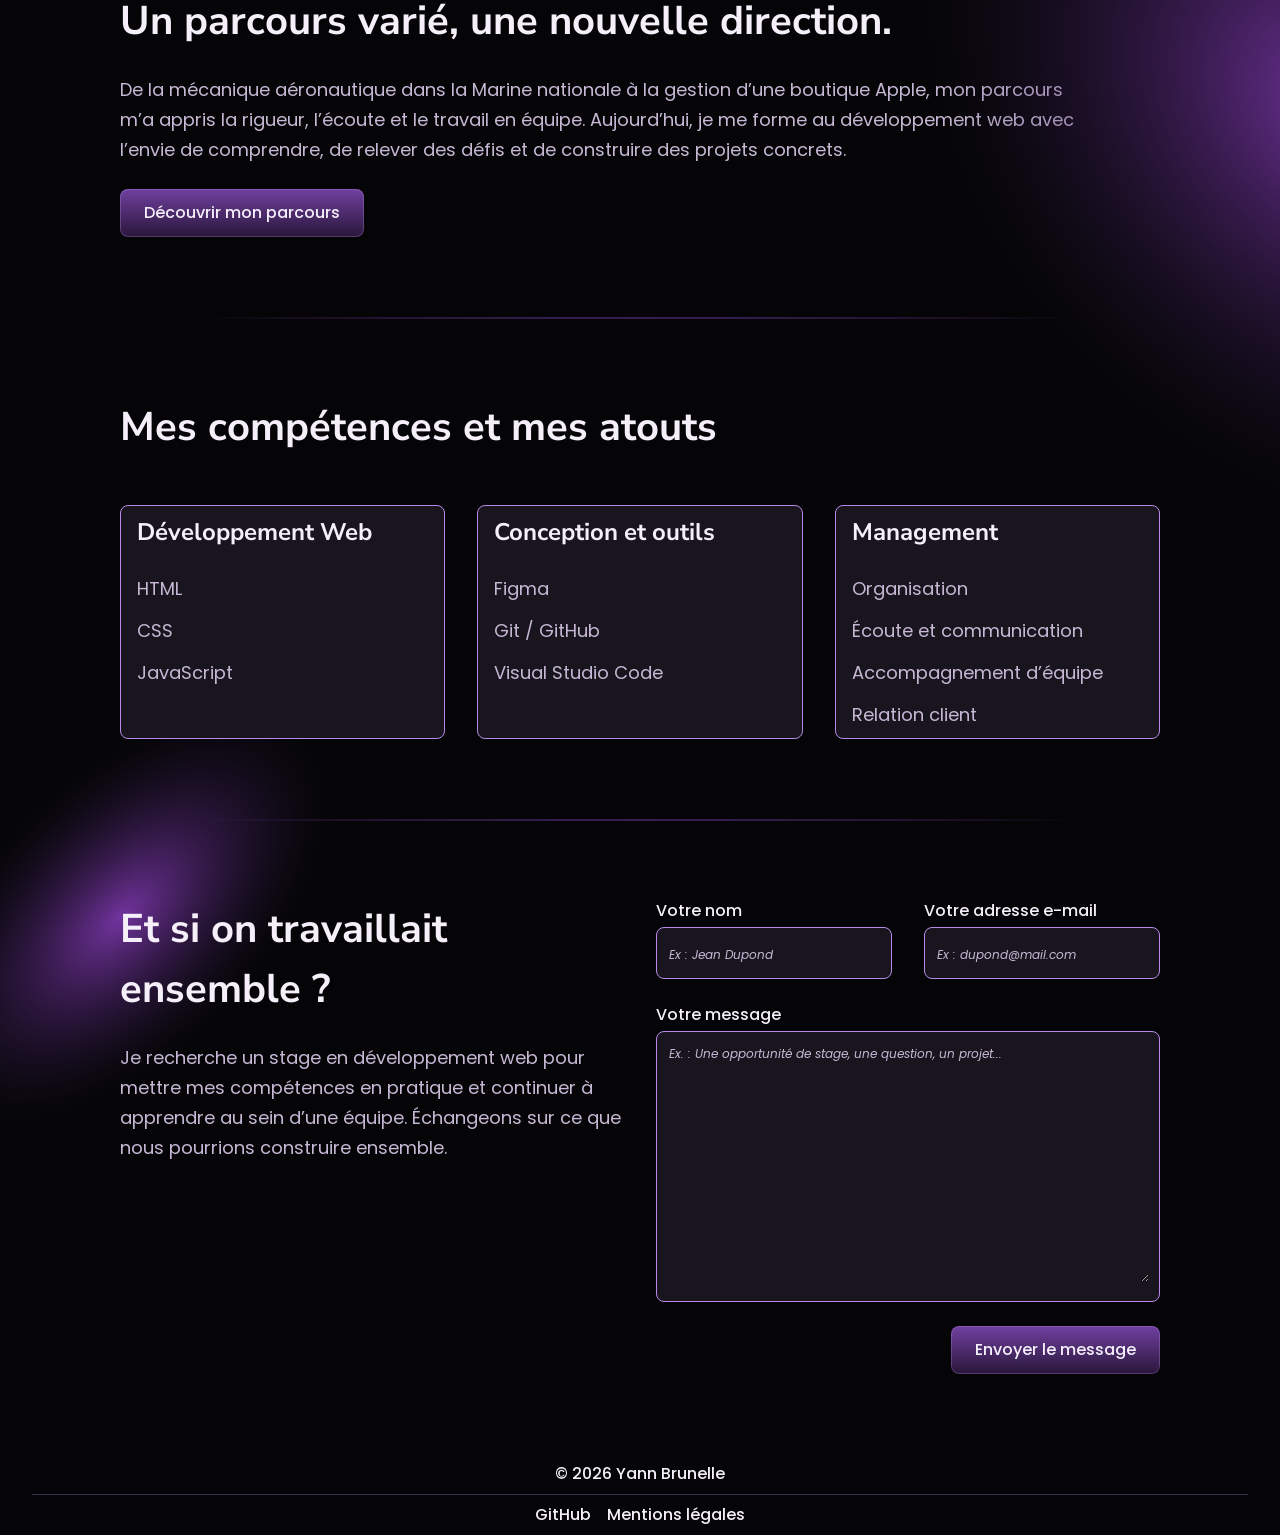
==== commit f6478ea3: "pasge a-propos responsive ok" ====
--- a/index.html
+++ b/index.html
@@ -27,7 +27,7 @@
 </head>
 
 <body>
-	<header class="interface-text">		
+	<header class="interface-text halo-header">		
 		<a href="index.html">Yann Brunelle</a>
 
 		<button
@@ -43,7 +43,7 @@
 				<li><a href="index.html">Accueil</a></li>
 				<li><a href="mes-projets.html">Projets</a></li>
 				<li><a href="a-propos.html">À propos</a></li>
-				<li><a href="#contact">Contact</a></li>
+				<li><a href="index.html#contact">Contact</a></li>
         	</ul>
 		</nav>
 
@@ -238,8 +238,9 @@
 					</p>
 					<div class="entry">
 						<textarea 
-							name="" id="message-form" class="example form-placeholder" placeholder="Ex. : Une opportunité de stage, une question, un projet...">
-						</textarea>					
+						name="" id="message-form" 
+						class="example form-placeholder" 
+						placeholder="Ex. : Une opportunité de stage, une question, un projet..."></textarea>
 					</div>
 				</div>
 				<div class="sent-message">
--- a/css/style.css
+++ b/css/style.css
@@ -74,7 +74,7 @@
   html:focus-within {
    scroll-behavior: auto;
   }
-  
+
   *,
   *::before,
   *::after {
@@ -84,7 +84,6 @@
     scroll-behavior: auto !important;
   }
 }
-
 
 html {
     font-size: 62.5%; /* 1rem = 10px avec une base utilisateur de 16px */
@@ -140,7 +139,6 @@
   white-space: normal;
 }
 
-
 /* Print external URLs */
 @media print {
   a[href]:not([href^='#'])::after {
@@ -148,10 +146,9 @@
   }
 }
 
-/* STYLE */
-
-
- :root {
+/* Couleurs et dégradés */
+
+:root {
   /* color */
   --main-bg: #050507;
   --button-bg: #19151F;
@@ -171,95 +168,9 @@
   --outline: #B88AE84D;
  }
 
- .desktop-main-heading {
-  font-family: 'Nunito Sans';
-  font-weight: 800;
-  font-size: 5.6rem;
- }
-
- .desktop-section-heading {
-  font-family: 'Nunito Sans';
-  font-weight: 700;
-  font-size: 4rem;
-  line-height: 6rem;
- }
-
- .sesktop-subheading {
-  font-family: 'Nunito Sans';
-  font-weight: 700;
-  font-size: 2.4rem;
-  line-height: 3.6rem;
- }
-
- .mobile-main-heading {
-  font-family: 'Nunito Sans';
-  font-weight: 800;
-  font-size: 3.6rem;
-  line-height: 4.4rem;
-  color: var(--main-text);
- }
-
- .mobile-section-heading {
-  font-family: 'Nunito Sans';
-  font-weight: 700;
-  font-size: 2.8rem;
-  line-height: 3.6rem;
-  color: var(--main-text);
- }
-
- .mobile-subheading {
-  font-family: 'Nunito Sans';
-  font-weight: 700;
-  font-size: 2rem;
-  line-height: 3rem;
-  color: var(--main-text);
- }
-
- .mobile-small-subheading {
-  font-family: 'Nunito Sans';
-  font-weight: 700;
-  font-size: 1.8rem;
-  line-height: 2.6rem;
- }
-
- .desktop-body-text {
-  font-family: 'Poppins';
-  font-weight: 400;
-  font-size: 1.8rem;
-  line-height: 3rem;
- }
-
- .mobile-body-text {
-  font-family: 'Poppins';
-  font-weight: 400;
-  font-size: 1.6rem;
-  line-height: 2.6rem;
-  color: var(--secondary-text);
- }
-
- .mobile-small-body-text {
-  font-family: 'Poppins';
-  font-weight: 400;
-  font-size: 1.4rem;
-  line-height: 2.2rem;
- }
-
- .interface-text {
-  font-family: 'Poppins';
-  font-weight: 500;
-  font-size: 1.6rem;
-  line-height: 2.4rem;
- }
-
- .form-placeholder {
-  font-family: 'Poppins';
-  font-style: italic;
-  font-weight: 500;
-  font-size: 1.2rem;
-  line-height: 2rem;
- }
-
- /* nunito-sans-regular - latin */
+/* Polices */
+
+/* nunito-sans-regular - latin */
 @font-face {
   font-display: swap; /* Check https://developer.mozilla.org/en-US/docs/Web/CSS/@font-face/font-display for other options. */
   font-family: 'Nunito Sans';
@@ -316,7 +227,103 @@
   src: url('../fonts/poppins-v24-latin-italic.woff2') format('woff2'); /* Chrome 36+, Opera 23+, Firefox 39+, Safari 12+, iOS 10+ */
 }
 
- body {
+/* Typographie */
+
+.desktop-main-heading {
+  font-family: 'Nunito Sans';
+  font-weight: 800;
+  font-size: 5.6rem;
+ }
+
+ .desktop-section-heading {
+  font-family: 'Nunito Sans';
+  font-weight: 700;
+  font-size: 4rem;
+  line-height: 6rem;
+ }
+
+ .desktop-subheading {
+  font-family: 'Nunito Sans';
+  font-weight: 700;
+  font-size: 2.4rem;
+  line-height: 3.6rem;
+ }
+
+ .mobile-main-heading {
+  font-family: 'Nunito Sans';
+  font-weight: 800;
+  font-size: 3.6rem;
+  line-height: 4.4rem;
+  color: var(--main-text);
+ }
+
+ .mobile-section-heading {
+  font-family: 'Nunito Sans';
+  font-weight: 700;
+  font-size: 2.8rem;
+  line-height: 3.6rem;
+  color: var(--main-text);
+ }
+
+ .mobile-subheading {
+  font-family: 'Nunito Sans';
+  font-weight: 700;
+  font-size: 2rem;
+  line-height: 3rem;
+  color: var(--main-text);
+ }
+
+ .mobile-small-subheading {
+  font-family: 'Nunito Sans';
+  font-weight: 700;
+  font-size: 1.8rem;
+  line-height: 2.6rem;
+ }
+
+ .desktop-body-text {
+  font-family: 'Poppins';
+  font-weight: 400;
+  font-size: 1.8rem;
+  line-height: 3rem;
+ }
+
+ .mobile-body-text {
+  font-family: 'Poppins';
+  font-weight: 400;
+  font-size: 1.6rem;
+  line-height: 2.6rem;
+  color: var(--secondary-text);
+ }
+
+ .mobile-small-body-text {
+  font-family: 'Poppins';
+  font-weight: 400;
+  font-size: 1.4rem;
+  line-height: 2.2rem;
+ }
+
+ .interface-text {
+  font-family: 'Poppins';
+  font-weight: 500;
+  font-size: 1.6rem;
+  line-height: 2.4rem;
+ }
+
+ .form-placeholder {
+  font-family: 'Poppins';
+  font-style: italic;
+  font-weight: 500;
+  font-size: 1.2rem;
+  line-height: 2rem;
+ }
+
+.h1-color {
+  color: var(--purple);
+}
+
+/* Structure générale */
+
+body {
   position: relative;
   background-color: var(--main-bg);
   max-width: 2500px;
@@ -330,7 +337,140 @@
   overflow-x: clip;
  }
 
- .hero {
+/* Header et navigation */
+
+#menu {
+  background-color: var(--main-bg);
+  list-style: none;
+  padding: 0;
+  gap: 3.2rem;
+  display: flex;
+  flex-direction: column;
+  padding-block: 2.4rem;
+ }
+
+ #menu::before {
+  content: "";
+  background-image: url(../img/halo-1-mobile.svg);
+  width: 53rem;
+  height: 28rem;
+  left: -30rem;
+  top: -8rem;
+  position: absolute;
+  z-index: -1;
+ }
+
+ #menu[data-visible="false"] {
+  transform: translateX(-100%);
+  transition: 350ms;
+ }
+
+ #menu[data-visible="true"] {
+  transform: translateX(0);
+  transition: 350ms;
+ }
+
+ #menu a {
+  color: var(--main-text);
+ }
+
+ .hidden-nav {
+  z-index: 1;
+  position: absolute;
+  left: 0;
+  top: 100%;
+  width: 100%;
+  text-align: center;
+ }
+
+ header {
+  position: sticky; /* position fixe au défilement */
+  top: 0;
+  z-index: 1;
+  background-color: var(--main-bg);
+  display: flex;
+  align-items: center;
+  justify-content: space-between;
+  padding-inline: 3.2rem;
+  padding-block: 0.8rem;
+  overflow-x: clip;
+ }
+
+ header a{
+  color: var(--main-text);
+ }
+
+ .burger-menu {
+  background-image: url(../img/Menu-burger-close.svg);
+  width: 2.5rem;
+  height: 2.5rem;
+  background-color: transparent;
+ }
+
+ .burger-menu[aria-expanded="true"] {
+  background-image: url(../img/Menu-burger-open.svg);
+ }
+
+/* Boutons */
+
+.actions {
+  display: flex;
+  flex-direction: column;
+  align-items: center;
+  gap: 1.6rem;
+  text-align: center;
+  padding-block: 0.8rem;
+  width: fit-content;
+  margin-inline: auto;
+
+ }
+
+.full-button,
+.empty-button {
+  display: block;
+  padding-inline: 1.6rem;
+  padding-block: 0.8rem;
+  box-shadow: inset 0 0 0 1px var(--outline);
+  border-radius: 0.8rem;
+  color: var(--main-text);
+}
+
+.full-button {
+  background-image: var(--gradient-button);
+  width: 100%;
+  margin-inline: auto;
+}
+
+.empty-button {
+  background-color: var(--button-bg);
+  width: fit-content;
+}
+
+.exemple {
+  color: var(--main-text);
+}
+
+/* Séparateurs des sections */
+
+.carrousel::before,
+.a-propos::before,
+.skills::before,
+.contact::before,
+.formation::before,
+.contact-a-propos::before {
+  inset-inline: 0;
+  inset-block-start: 0;
+  position: absolute;
+  display: block;
+  content: "";
+  background-image: var(--gradient-separator);
+  width: 100%;
+  height: 2px;
+}
+
+/* Accueil — Hero */
+
+.hero, .hero-portrait {
   position: relative;
   width: 100%;
   padding-inline: 3.2rem;
@@ -341,14 +481,29 @@
   gap: 2.4rem;
   text-align: center;
  }
+ 
+ .hero-portrait {
+  padding-block: 3.2rem;
+  gap: 4.8rem;
+ }
+
 
  .hero-text {
   display: flex;
   flex-direction: column;
+  gap: 1.6rem;
+  text-align: start  
+ }
+
+ .hero-text {
+  gap: 1.6rem;
+ }
+
+ .hero-text {
+  display: flex;
+  flex-direction: column;
   gap: 2.4rem;
  }
-
- 
 
  .hero::after {
   content: "";
@@ -363,324 +518,7 @@
   pointer-events: none;
  }
 
- #menu {
-  background-color: var(--main-bg);
-  list-style: none;
-  padding: 0;
-  gap: 3.2rem;
-  display: flex;
-  flex-direction: column;
-  padding-block: 2.4rem;
- }
-
- #menu::before {
-  content: "";
-  background-image: url(../img/halo-1-mobile.svg);
-  width: 53rem;
-  height: 28rem;
-  left: -30rem;
-  top: -8rem;
-  position: absolute;
-  z-index: -1;
- }
-
- #menu[data-visible="false"] {
-  transform: translateX(-100%);
-  transition: 350ms;  
- }
-
- #menu[data-visible="true"] {
-  transform: translateX(0);
-  transition: 350ms;
- }
-
- #menu a {
-  color: var(--main-text);
- }
-
- .hidden-nav {
-  z-index: 1;
-  position: absolute;
-  left: 0;
-  top: 100%;
-  width: 100%;
-  text-align: center;
- }
-
- header {
-  position: sticky; /* position fixe au défilement */
-  top: 0;
-  z-index: 1;
-  background-color: var(--main-bg);
-  display: flex;
-  align-items: center;
-  justify-content: space-between;
-  padding-inline: 3.2rem;
-  padding-block: 0.8rem;
-  overflow-x: clip;
- }
-
- header a{
-  color: var(--main-text);
- }
-
- .burger-menu {
-  background-image: url(../img/Menu-burger-close.svg);
-  width: 2.5rem;
-  height: 2.5rem;
-  background-color: transparent;
- }
-
- .burger-menu[aria-expanded="true"] {
-  background-image: url(../img/Menu-burger-open.svg);
- }
-
- .actions {
-  display: flex;
-  flex-direction: column;
-  align-items: center;
-  gap: 1.6rem;
-  text-align: center;
-  padding-block: 0.8rem;
-  width: fit-content;
-  margin-inline: auto;
-  
- }
-
-.h1-color {
-  color: var(--purple);
-}
-
-.full-button {
-  display: block;
-  background-image: var(--gradient-button);
-  padding-inline: 1.6rem;
-  padding-block: 0.8rem;
-  width: 100%;
-  box-shadow: inset 0 0 0 1px var(--outline);
-  border-radius: 0.8rem;
-  color: var(--main-text);
-  margin-inline: auto;
-  }
-
-.empty-button {
-  display: block;
-  background-color: var(--button-bg);
-  padding-inline: 1.6rem;
-  padding-block: 0.8rem;
-  box-shadow: inset 0 0 0 1px var(--outline);
-  border-radius: 0.8rem;
-  width: fit-content;
-  color: var(--main-text);
-}
-
-
-
-.exemple {
-  color: var(--main-text);
-}
-
-.a-propos {
-  position: relative;
-  width: 100%;
-  padding-inline: 3.2rem;
-  padding-block: 4.8rem;
-  display: flex;
-  flex-direction: column;
-  align-items: center;
-  gap: 2.4rem;
-}
-
-.a-propos .full-button {
-  width: fit-content;
-}
-
-.a-propos::before {
-  inset-inline: 0;
-  inset-block-start: 0;
-  position: absolute;
-  display: block;
-  content: "";
-  background-image: var(--gradient-separator);
-  width: 100%;
-  height: 2px;
-}
-
-.skills {
-  position: relative;
-  width: 100%;
-  padding-inline: 3.2rem;
-  padding-block: 4.8rem;
-  display: flex;
-  flex-direction: column;
-  gap: 3.2rem;
-  align-items: center;
-}
-
-#contact {
-  position: relative;
-}
-
-#contact::before {
-  content: "";
-  background-image: url(../img/halo-1-mobile.svg);
-  background-repeat: no-repeat;
-  position: absolute;
-  width: 52.4rem;
-  height: 28rem;
-  top: -12.2rem;
-  left: -26.1rem;
-  rotate: -45deg;
-  z-index: -1;
-}
-
-.cards {
-  display: flex;
-  flex-direction: column;
-  gap: 0.8rem;
-  width: 100%;
-  color: var(--secondary-text);
-  border: solid 1px var(--purple);
-  border-radius: 0.8rem;
-  padding-inline: 1.6rem;
-  padding-block: 0.8rem;
-  max-width: 58rem;
-  background-color: var(--button-bg);
-}
-
-.skills::before {
-  inset-inline: 0;
-  inset-block-start: 0;
-  position: absolute;
-  display: block;
-  content: "";
-  background-image: var(--gradient-separator);
-  width: 100%;
-  height: 2px;
-}
-
-.contact {
-  position: relative;
-  width: 100%;
-  padding-inline: 3.2rem;
-  padding-block: 4.8rem;
-  display: flex;
-  flex-direction: column;
-  gap: 3.2rem;
-  color: var(--secondary-text);
-}
-
-
-
-.wording {
-  color: var(--main-text);
-}
-
-.contact::before {
-  inset-inline: 0;
-  inset-block-start: 0;
-  position: absolute;
-  display: block;
-  content: "";
-  background-image: var(--gradient-separator);
-  width: 100%;
-  height: 2px;
-}
-
-.identity {
-  display: flex;
-  flex-direction: column;
-  gap: 3.2rem;
-}
-
-.entry {
-  background-color: var(--button-bg);
-  border: solid 1px var(--purple);
-  padding: 1rem;
-  border-radius: 0.8rem;
-  width: 100%;
-}
-
-.form {
-  display: flex;
-  flex-direction: column;
-  gap: 3.2rem;
-  align-items: center;
-}
-
-.contact input::placeholder, #message-form::placeholder {
-  color: var(--secondary-text);
-  font-style: italic;
-}
-
-.name-entry {
-  display: flex;
-  flex-direction: column;
-  gap: 0.4rem;
-  flex: 1;
-  min-width: 0;
-}
-
-.name-entry, .identity {
-  width: 100%;
-  max-width: 58rem;
-}
-
-.identity input {
-  width: 100%;
-}
-
-.example {
-  background-color: var(--button-bg);
-  border: none;
-  color: var(--main-text);
-  outline: none;
-}
-
-#message-form {
-  width: 100%;
-  min-height: 24rem;
-}
-
-.form .full-button {
-  width: fit-content;
-}
-
-footer {
-  position: relative;
-  display: flex;
-  flex-direction: column;
-  gap: 0.8rem;
-  padding-inline: 3.2rem;
-  padding-block: 0.8rem;
-  text-align: center;
-  align-items: center;
-  color: var(--main-text);
-}
-
-.footer-div {
-  display: flex;
-  justify-content: center;
-  gap: 1.6rem;
-}
-
-footer::before {
-  content: "";
-  width: 100%;
-  height: 1px;
-  background-color: var(--outline);
-  inset-inline: 3.2rem;
-}
-
-footer p {
-  order: -1;
-}
-
-footer a {
-  color: var(--main-text);
-}
-
-/* Carrousel */
+/* Accueil — Carrousel */
 
 .carrousel {
   position: relative;
@@ -725,17 +563,6 @@
   ) rotateY(calc(var(--position-roue, 0) * 30deg));
 }
 
-.carrousel::before {
-  inset-inline: 0;
-  inset-block-start: 0;
-  position: absolute;
-  display: block;
-  content: "";
-  background-image: var(--gradient-separator);
-  width: 100%;
-  height: 2px;
-}
-
 .projects h3 {
   color: var(--main-text);
 }
@@ -815,48 +642,353 @@
   width: 100%;
 }
 
-
+/* Accueil — À propos */
+
+.a-propos {
+  position: relative;
+  width: 100%;
+  padding-inline: 3.2rem;
+  padding-block: 4.8rem;
+  display: flex;
+  flex-direction: column;
+  align-items: center;
+  gap: 2.4rem;
+}
+
+.a-propos .full-button {
+  width: fit-content;
+}
+
+/* Accueil — Compétences */
+
+.skills {
+  position: relative;
+  width: 100%;
+  padding-inline: 3.2rem;
+  padding-block: 4.8rem;
+  display: flex;
+  flex-direction: column;
+  gap: 3.2rem;
+  align-items: center;
+}
+
+.cards {
+  display: flex;
+  flex-direction: column;
+  gap: 0.8rem;
+  width: 100%;
+  color: var(--secondary-text);
+  border: solid 1px var(--purple);
+  border-radius: 0.8rem;
+  padding-inline: 1.6rem;
+  padding-block: 0.8rem;
+  max-width: 58rem;
+  background-color: var(--button-bg);
+}
+
+/* Accueil — Contact */
+
+#contact {
+  position: relative;
+}
+
+#contact::before {
+  content: "";
+  background-image: url(../img/halo-1-mobile.svg);
+  background-repeat: no-repeat;
+  position: absolute;
+  width: 52.4rem;
+  height: 28rem;
+  top: -12.2rem;
+  left: -26.1rem;
+  rotate: -45deg;
+  z-index: -1;
+}
+
+.contact {
+  position: relative;
+  width: 100%;
+  padding-inline: 3.2rem;
+  padding-block: 4.8rem;
+  display: flex;
+  flex-direction: column;
+  gap: 3.2rem;
+  color: var(--secondary-text);
+}
+
+.wording {
+  color: var(--main-text);
+}
+
+.identity {
+  display: flex;
+  flex-direction: column;
+  gap: 3.2rem;
+}
+
+.entry {
+  background-color: var(--button-bg);
+  border: solid 1px var(--purple);
+  padding: 1rem;
+  border-radius: 0.8rem;
+  width: 100%;
+}
+
+.form {
+  display: flex;
+  flex-direction: column;
+  gap: 3.2rem;
+  align-items: center;
+}
+
+.contact input::placeholder, #message-form::placeholder {
+  color: var(--secondary-text);
+  font-style: italic;
+}
+
+.name-entry {
+  display: flex;
+  flex-direction: column;
+  gap: 0.4rem;
+  flex: 1;
+  min-width: 0;
+}
+
+.name-entry, .identity {
+  width: 100%;
+  max-width: 58rem;
+}
+
+.identity input {
+  width: 100%;
+}
+
+.example {
+  background-color: var(--button-bg);
+  border: none;
+  color: var(--main-text);
+  outline: none;
+}
+
+#message-form {
+  width: 100%;
+  min-height: 24rem;
+}
+
+.form .full-button {
+  width: fit-content;
+}
+
+/* Mentions légales */
+
+ul.list-perso { /*  */
+  list-style: disc;
+  padding-inline: 3.2rem;
+}
+
+/* Footer */
+
+footer {
+  position: relative;
+  display: flex;
+  flex-direction: column;
+  gap: 0.8rem;
+  padding-inline: 3.2rem;
+  padding-block: 0.8rem;
+  text-align: center;
+  align-items: center;
+  color: var(--main-text);
+}
+
+.footer-div {
+  display: flex;
+  justify-content: center;
+  gap: 1.6rem;
+}
+
+footer::before {
+  content: "";
+  width: 100%;
+  height: 1px;
+  background-color: var(--outline);
+  inset-inline: 3.2rem;
+}
+
+footer p {
+  order: -1;
+}
+
+footer a {
+  color: var(--main-text);
+}
+
+/* GENERAL */
+
+.padding-inline-mobile {
+  padding-inline: 3.2rem;
+  padding: 3.2rem;
+}
+
+.gap-column-mobile {
+  display: flex;
+  flex-direction: column;
+  gap: 2.4rem;
+}
+
+.intro-portrait {
+  display: flex;
+  flex-direction: column;
+  align-items: center;
+  gap: 3.2rem;
+  width: 100%;
+}
+
+.intro-portrait-texte {
+  display: flex;
+  flex-direction: column;
+  gap: 1.6rem;
+  text-align: left;
+}
+
+.photo-portrait {
+  width: 20rem;
+  max-width: 100%;
+  aspect-ratio: 1;
+  object-fit: cover;
+  border: solid 2px var(--purple);
+  border-radius: 50%;
+}
+
+.intro-portrait-texte .cv-portrait {
+  align-self: center;
+  width: 20rem;
+  max-width: 100%;
+  padding-block: 0.9rem;
+  text-align: center;
+  box-shadow: inset 0 0 0 1px var(--outline), 0 0.2rem 1rem var(--outline);
+}
+
+.parcours{
+    display: grid;
+    grid-auto-rows: 1fr;
+    gap: 1.6rem;
+  }
+
+.parcours-professionnel {
+  justify-items: center;
+}
+
+.parcours .cards {
+  justify-content: center;
+}
+
+.DWW26 {
+  display: flex;
+  flex-direction: column;
+  gap: 1.2rem;
+  padding-inline: 1.6rem;
+  border: solid 1px var(--purple);
+  background-color: var(--button-bg);
+  border-radius: 0.8rem;
+  width: 100%;
+  padding-block: 0.8rem;
+}
+
+.formation {
+  position: relative;
+  display: flex;
+  flex-direction: column;
+  padding-inline: 3.2rem;
+  padding-block: 4.8rem;
+  align-items: center;
+}
+
+.skills-formation {
+  display: flex;
+  flex-wrap: wrap;
+  gap: 0.8rem;
+}
+
+.skills-formation-text {
+  border: 1px solid var(--outline);
+  padding-inline: 0.8rem;
+  padding-block: 0.2rem;
+  border-radius: 0.4rem;
+}
+
+.DWW26-text {
+  display: flex;
+  flex-direction: column;
+  gap: 0.8rem;
+}
+
+.contact-a-propos {
+  position: relative;
+  width: 100%;
+  padding: 3.2rem;
+  display: flex;
+  flex-direction: column;
+  gap: 3.2rem;
+  align-items: center;
+  text-align: center;
+}
+
+/* Halos de la page À propos, placés derrière le contenu. */
+.hero-portrait::after,
+.contact-a-propos::after {
+  content: "";
+  position: absolute;
+  background-repeat: no-repeat;
+  background-size: contain;
+  pointer-events: none;
+  z-index: -1;
+}
+
+.hero-portrait::after {
+  background-image: url(../img/halo-2-mobile.svg);
+  width: 56.2rem;
+  height: 56.2rem;
+  top: 28.2rem;
+  right: -35.6rem;
+}
+
+.contact-a-propos::after {
+  background-image: url(../img/halo-1-mobile.svg);
+  width: 52.4rem;
+  height: 28rem;
+  top: -7.7rem;
+  left: -30.2rem;
+}
 
 @media screen and (min-width: 64em) {
-
-   /* À 1 440 px, la carte centrale mesure 48 rem. Près de 768 px,
-     les cartes rétrécissent avec la piste pour rester visibles ensemble. */
-  .carrousel .article-project {
-    width: min(40%, 48rem);
-    padding: clamp(0.8rem, 1.2vw, 1.6rem);
-    background-color: var(--button-bg);
-  }
-
-  /* Les cartes latérales reculent davantage et s’assombrissent
-     progressivement au fil de la rotation. */
-  .carrousel .roue-active .article-project {
-    --profondeur-roue: 16rem;
-    filter: brightness(calc(1 + var(--recul-roue, 0) * 0.3));
-  }
-
-  .carrousel .article-project img {
-    width: 100%;
-    aspect-ratio: 446 / 181;
-    object-fit: cover;
-    object-position: center top;
-  }
-
-  /* Les commandes et le lien reprennent les dimensions desktop. */
-  .carrousel .command-left,
-  .carrousel .command-right {
-    width: 4.4rem;
-    height: 4.4rem;
-  }
-
-  .carrousel .link-project a {
-    padding: 1.5rem 2.5rem;
-    color: var(--main-text);
-    background-color: var(--button-bg);
-    border-radius: 0.8rem;
-    box-shadow: inset 0 0 0 1px var(--purple), 0 0.2rem 1rem var(--outline);
-  }
-
-  .carrousel, .a-propos, .skills, .contact  {
+  /* Typographie */
+
+  /* Les classes du HTML reprennent les tailles de la maquette desktop. */
+  .mobile-main-heading {
+    font-size: 5.6rem;
+    line-height: normal;
+  }
+
+  .mobile-section-heading {
+    font-size: 4rem;
+    line-height: 6rem;
+  }
+
+  .mobile-subheading,
+  .mobile-small-subheading {
+    font-size: 2.4rem;
+    line-height: 3.6rem;
+  }
+
+  .mobile-body-text,
+  .mobile-small-body-text {
+    font-size: 1.8rem;
+    line-height: 3rem;
+  }
+
+  /* Marges communes */
+
+  .carrousel, .a-propos, .skills, .contact, .formation {
     padding-block: 8rem;
   }
 
@@ -866,12 +998,18 @@
   .carrousel,
   .a-propos,
   .skills,
-  .contact {
+  .contact,
+  .mentionslegales,
+  .hero-portrait,
+  .formation,
+  .contact-a-propos {
     padding-inline: max(12rem, calc((100% - 120rem) / 2));
   }
 
+  /* Header et navigation */
+
   header {
-  position: relative; 
+  position: relative;
   background-color: none;
   padding-block: 3.2rem;
  }
@@ -902,58 +1040,11 @@
     height: auto;
   }
 
-
   header a {
     display: block;
   }
 
-  .hero {
-    text-align: left;
-    align-content: flex-start;
-    padding-block: 12rem;
-    gap: 3.2rem;
-  }
-
-
-
-  .actions {
-    flex-direction: row;
-    justify-items: flex-start;
-    margin: 0;
-    width: fit-content;
-    height: 100%;
-  }
-
-  .actions a {
-    flex: none;
-    width: auto;
-  }
-
-  .full-button, .empty-button {
-    flex: 1;
-    padding-inline: 2.4rem;
-    padding-block: 1.2rem;
-  }
-
-  .hero-text {
-    max-width: 76rem;
-    gap: 1.4rem;
-  }
-
-  .a-propos {
-    align-items: flex-start;
-    gap: 2.4rem;
-  }
-
-  .a-propos p {
-    max-width: 96rem;
-  }
-  
-  .hero::after {
-    display: none;
-  }
-
-  header::before {
+.halo-header::before {
     content: "";
     position: absolute;
     background-repeat: no-repeat;
@@ -965,7 +1056,97 @@
     pointer-events: none;
   }
 
-  .a-propos::after {
+  /* Boutons */
+
+  .actions {
+    flex-direction: row;
+    justify-items: flex-start;
+    margin: 0;
+    width: fit-content;
+    height: 100%;
+  }
+
+  .actions a {
+    flex: none;
+    width: auto;
+  }
+
+  .full-button, .empty-button {
+    flex: 1;
+    padding-inline: 2.4rem;
+    padding-block: 1.2rem;
+  }
+
+  /* Accueil — Hero */
+
+  .hero {
+    text-align: left;
+    align-content: flex-start;
+    padding-block: 12rem;
+    gap: 3.2rem;
+  }
+
+
+.hero-text {
+    max-width: 76rem;
+    gap: 1.4rem;
+  }
+
+.hero::after {
+    display: none;
+  }
+
+  /* Accueil — Carrousel */
+
+  /* À 1 440 px, la carte centrale mesure 48 rem. Près de 768 px,
+     les cartes rétrécissent avec la piste pour rester visibles ensemble. */
+  .carrousel .article-project {
+    width: min(40%, 48rem);
+    padding: clamp(0.8rem, 1.2vw, 1.6rem);
+    background-color: var(--button-bg);
+  }
+
+  /* Les cartes latérales reculent davantage et s’assombrissent
+     progressivement au fil de la rotation. */
+  .carrousel .roue-active .article-project {
+    --profondeur-roue: 16rem;
+    filter: brightness(calc(1 + var(--recul-roue, 0) * 0.3));
+  }
+
+  .carrousel .article-project img {
+    width: 100%;
+    aspect-ratio: 446 / 181;
+    object-fit: cover;
+    object-position: center top;
+  }
+
+  /* Les commandes et le lien reprennent les dimensions desktop. */
+  .carrousel .command-left,
+  .carrousel .command-right {
+    width: 4.4rem;
+    height: 4.4rem;
+  }
+
+  .carrousel .link-project a {
+    padding: 1.5rem 2.5rem;
+    color: var(--main-text);
+    background-color: var(--button-bg);
+    border-radius: 0.8rem;
+    box-shadow: inset 0 0 0 1px var(--purple), 0 0.2rem 1rem var(--outline);
+  }
+
+  /* Accueil — À propos */
+
+  .a-propos {
+    align-items: flex-start;
+    gap: 2.4rem;
+  }
+
+  .a-propos p {
+    max-width: 96rem;
+  }
+
+.a-propos::after {
     content: "";
     background-image: url(../img/Halo-2-test.svg);
     background-repeat: no-repeat;
@@ -983,6 +1164,8 @@
     pointer-events: none;
   }
 
+  /* Accueil — Compétences */
+
   .skills {
     display: grid;
     grid-template-columns: repeat(3, minmax(0, 1fr)); /* 3 colonnes de tailles égales même si une colonne a plus de texte */
@@ -990,6 +1173,7 @@
     row-gap: 4.8rem;
   }
 
+
   .skills h2 {
     grid-column-start: 1;
     grid-column-end: 4;
@@ -1007,42 +1191,16 @@
     gap: 1.2rem;
   }
 
-  /* Les classes du HTML reprennent les tailles de la maquette desktop. */
-  .mobile-main-heading {
-    font-size: 5.6rem;
-    line-height: normal;
-  }
-
-  .mobile-section-heading {
-    font-size: 4rem;
-    line-height: 6rem;
-  }
-
-  .mobile-subheading,
-  .mobile-small-subheading {
-    font-size: 2.4rem;
-    line-height: 3.6rem;
-  }
-
-  .mobile-body-text,
-  .mobile-small-body-text {
-    font-size: 1.8rem;
-    line-height: 3rem;
-  }
+  
+
+  /* Accueil — Contact */
 
   .contact {
     flex-direction: row;
     gap: 3.2rem;
   }
 
-  .presentation {
-    display: flex;
-    flex: 1;
-    gap: 2.4rem;
-    flex-direction: column;
-    min-width: 0;
-  }
-
+  .presentation,
   .form {
     display: flex;
     flex: 1;
@@ -1065,7 +1223,7 @@
     width: 100%;
     max-width: 58rem;
   }
-  
+
   .sent-message {
     display: flex;
     justify-items: end;
@@ -1073,4 +1231,80 @@
     margin-left: auto;
   }
 
-}
+  .skills .parcours {
+    display: grid;
+    grid-auto-rows: 1fr;
+    gap: 1.6rem;
+    grid-column: 1 / -1;
+  }
+
+  .parcours.loisirs {
+    grid-template-columns: repeat(3, minmax(0, 1fr));
+  }
+
+  .skills .parcours .cards {
+  justify-content: center;
+  max-width: 86rem;
+  gap: 0.8rem;
+  padding-inline: 3.2rem;
+  }
+
+  .formation {
+   align-items: flex-start;
+   width: 100%;
+  }
+
+  .hero-portrait {
+    align-items: flex-start;
+    padding-block: 12rem;
+    text-align: left;
+  }
+
+  /* Au-delà de 1 440 px, la marge supplémentaire garde les halos
+     près des bords de la maquette plutôt qu’aux bords de la fenêtre. */
+  .hero-portrait::after {
+    background-image: url(../img/Halo-2-test.svg);
+    width: 86.5rem;
+    height: 86.5rem;
+    top: -3.2rem;
+    right: calc(max(0px, (100% - 1440px) / 2) - 48.3rem);
+  }
+
+  .contact-a-propos::after {
+    width: 74.8rem;
+    height: 40rem;
+    top: -21.8rem;
+    left: calc(max(0px, (100% - 1440px) / 2) - 44.4rem);
+  }
+
+  .intro-portrait {
+    flex-direction: row;
+  }
+
+  .photo-portrait {
+    flex-shrink: 0;
+    width: 30%;
+    max-width: 36rem;
+  }
+
+  .intro-portrait-texte {
+    flex: 1;
+    min-width: 0;
+  }
+
+  .intro-portrait-texte h2 {
+    font-size: 2.4rem;
+    line-height: 3.6rem;
+  }
+
+  .intro-portrait-texte p + p {
+    max-width: 58.7rem;
+  }
+
+  .intro-portrait-texte .cv-portrait {
+    align-self: flex-start;
+    width: fit-content;
+    padding: 1.7rem 2.5rem;
+  }
+
+}
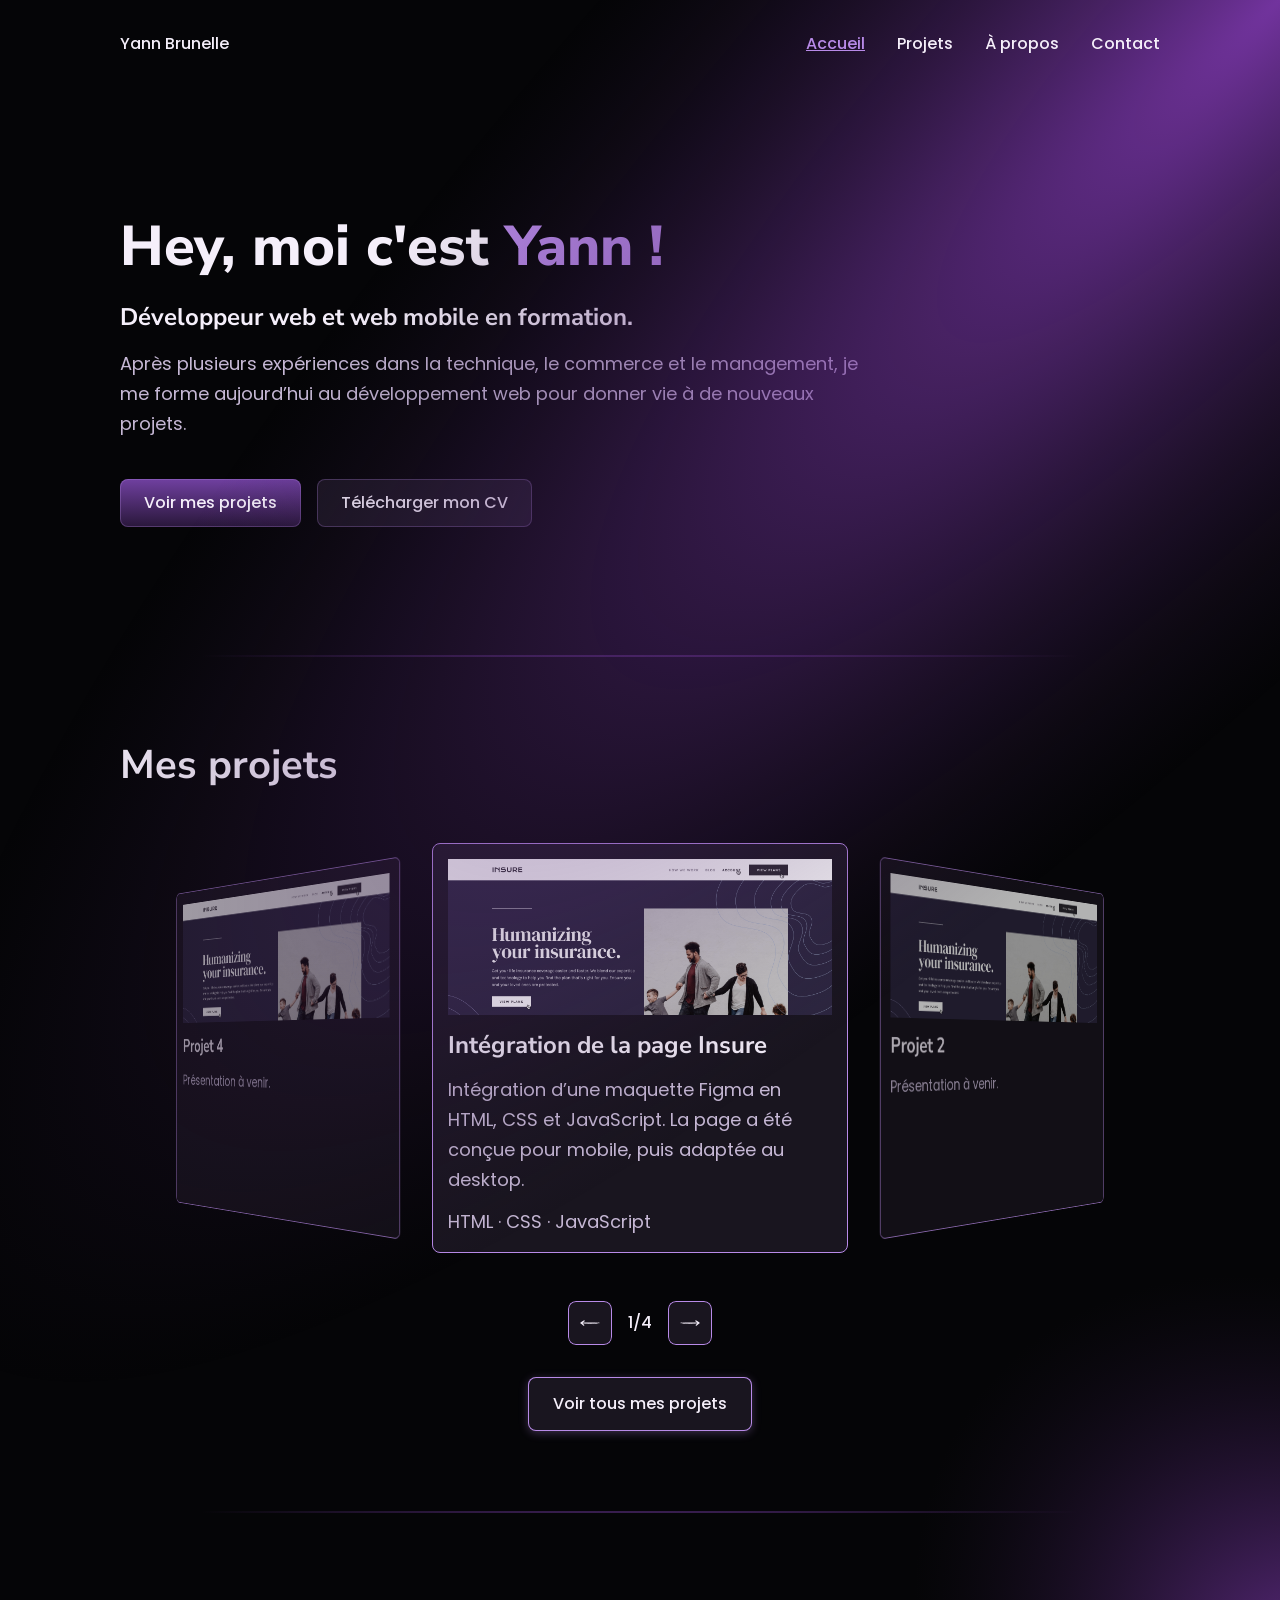
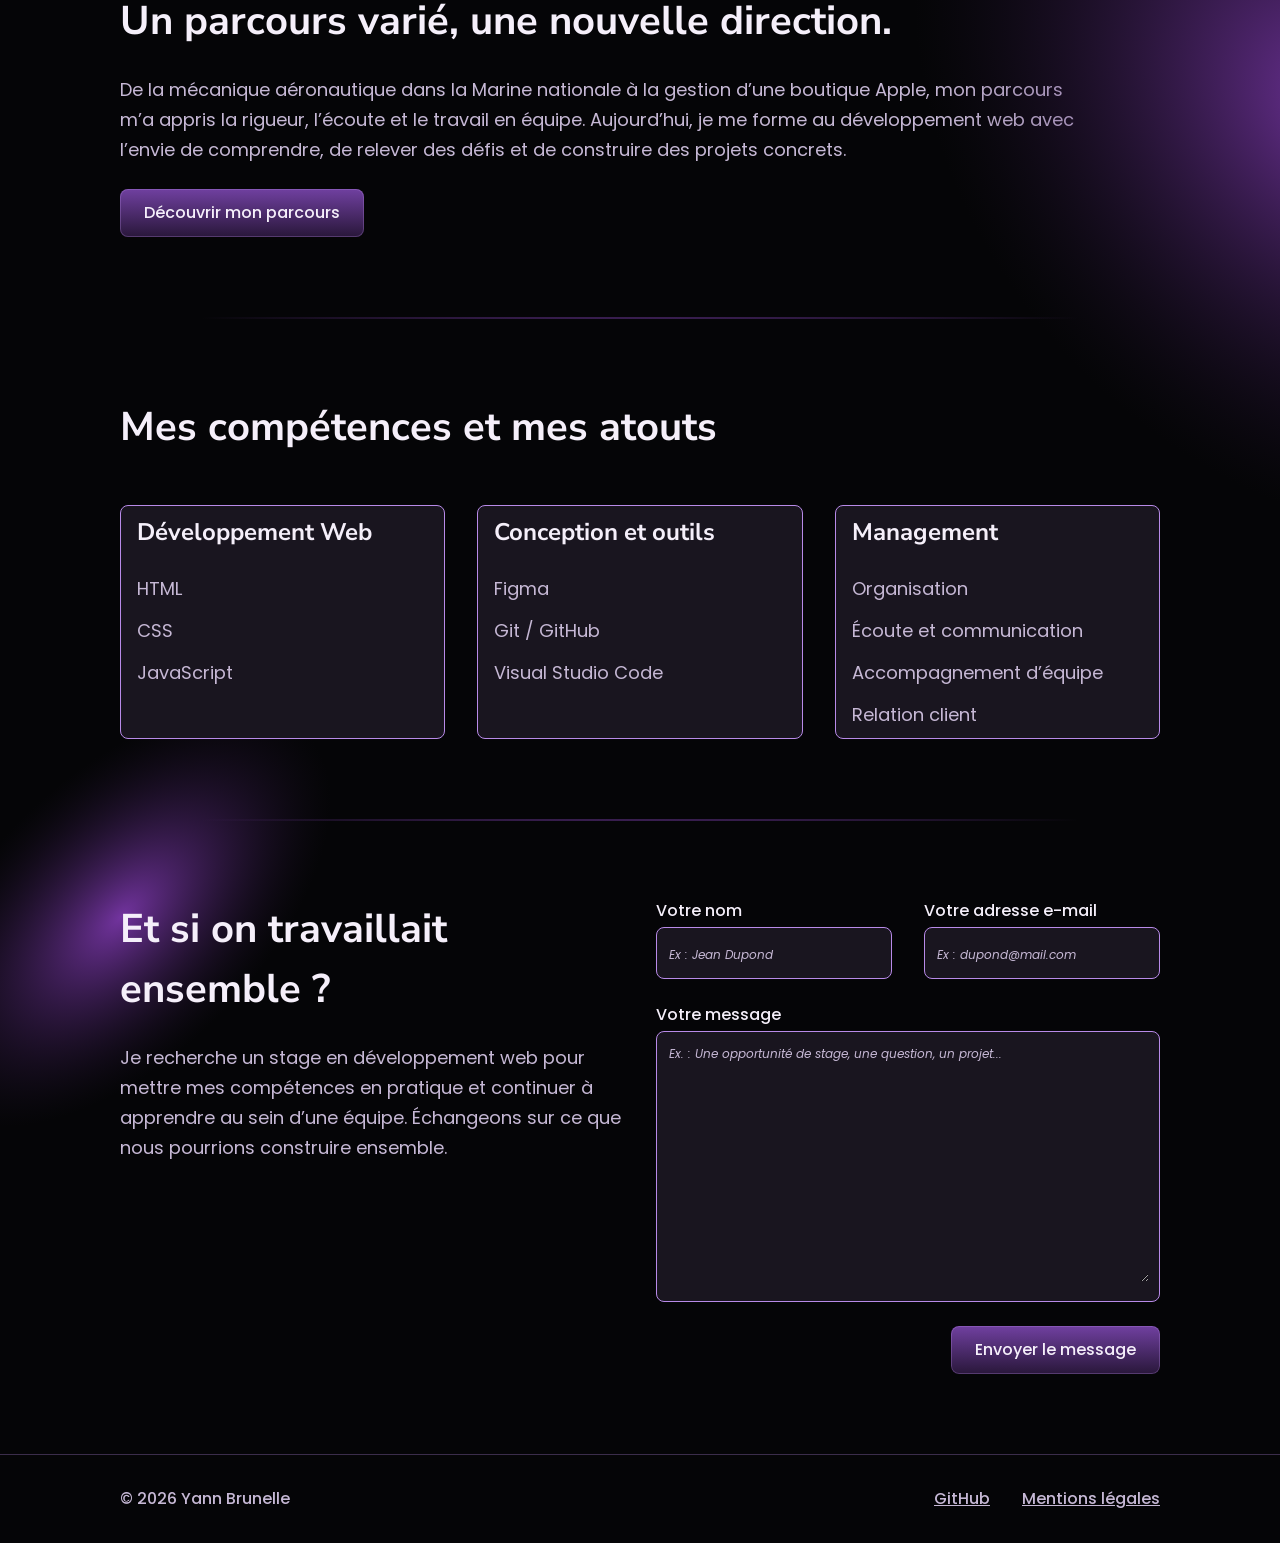
==== commit ba727d50: "fin de page mes projets responsavie" ====
--- a/index.html
+++ b/index.html
@@ -40,7 +40,7 @@
 
 		<nav class="hidden-nav interface-text" role="navigation" aria-label="skip menu">
 			<ul id="menu" data-visible="false">
-				<li><a href="index.html">Accueil</a></li>
+				<li><a class="active-page" href="index.html">Accueil</a></li>
 				<li><a href="mes-projets.html">Projets</a></li>
 				<li><a href="a-propos.html">À propos</a></li>
 				<li><a href="index.html#contact">Contact</a></li>
@@ -72,15 +72,15 @@
 			</h2>
 			<div class="projects">
 				<article class="article-project projet-1 central">		
-					<img src="img/projet-1.webp" alt="">
-					<h3 class="mobile-small-subheading">
-						Projet 1
-					</h3>
-					<p class="mobile-small-body-text">
-						Intégration d’une maquette Figma one page en HTML, CSS et JavaScript, en mobile first puis adaptée au desktop. Projet réalisé en formation DWWM.
-					</p>
-					<p class="mobile-small-body-text">
-						HTML - CSS - JavaScript
+					<img src="img/projet-1.webp" alt="Aperçu de la page d’accueil Insure">
+					<h3 class="mobile-small-subheading">
+						Intégration de la page Insure
+					</h3>
+					<p class="mobile-small-body-text">
+						Intégration d’une maquette Figma en HTML, CSS et JavaScript. La page a été conçue pour mobile, puis adaptée au desktop.
+					</p>
+					<p class="mobile-small-body-text">
+						HTML · CSS · JavaScript
 					</p>
 				</article>
 				<article class="article-project projet-2 a-droite">
@@ -89,10 +89,7 @@
 						Projet 2
 					</h3>
 					<p class="mobile-small-body-text">
-						Intégration d’une maquette Figma one page en HTML, CSS et JavaScript, en mobile first puis adaptée au desktop. Projet réalisé en formation DWWM.
-					</p>
-					<p class="mobile-small-body-text">
-						HTML - CSS - JavaScript
+						Présentation à venir.
 					</p>
 				</article>
 				<article class="article-project projet-3 masquee">		
@@ -101,10 +98,7 @@
 						Projet 3
 					</h3>
 					<p class="mobile-small-body-text">
-						Intégration d’une maquette Figma one page en HTML, CSS et JavaScript, en mobile first puis adaptée au desktop. Projet réalisé en formation DWWM.
-					</p>
-					<p class="mobile-small-body-text">
-						HTML - CSS - JavaScript
+						Présentation à venir.
 					</p>
 				</article>
 				<article class="article-project projet-4 a-gauche">		
@@ -113,10 +107,7 @@
 						Projet 4
 					</h3>
 					<p class="mobile-small-body-text">
-						Intégration d’une maquette Figma one page en HTML, CSS et JavaScript, en mobile first puis adaptée au desktop. Projet réalisé en formation DWWM.
-					</p>
-					<p class="mobile-small-body-text">
-						HTML - CSS - JavaScript
+						Présentation à venir.
 					</p>
 				</article>
 			</div>
--- a/css/style.css
+++ b/css/style.css
@@ -1,13 +1,11 @@
 /* RESET CSS */
 
-/* Box sizing rules */
 *,
 *::before,
 *::after {
-  box-sizing: border-box;
-}
-
-/* Remove default margin */
+  box-sizing: border-box; /* Je compte le padding et la bordure dans la taille de la boîte */
+}
+
 body,
 h1,
 h2,
@@ -18,107 +16,94 @@
 blockquote,
 dl,
 dd {
-  margin: 0;
+  margin: 0; /* Je retire les marges par défaut de ces balises */
 }
 
 button {
   border: none;
 }
 
-/* Remove list styles, margin and padding on ul, ol elements with a class, which suggests default styling will be removed */
 ul[class],
 ol[class] {
-  margin: 0;
-  padding: 0;
-  list-style: none;
+  margin: 0; /* Je retire les marges par défaut des listes qui ont une classe */
+  padding: 0; /* Je retire aussi leur retrait à gauche */
+  list-style: none; /* Je retire leurs puces ou leurs numéros */
 }
 
 a {
   text-decoration: none;
 }
 
-/* Set core root defaults */
 html {
-  scroll-behavior: smooth;
-}
-
-/* Set core body defaults */
+  scroll-behavior: smooth; /* Je fais défiler la page en douceur quand on clique sur une ancre */
+}
+
 body {
-  min-height: 100vh;
+  min-height: 100vh; /* Je donne à la page au moins la hauteur de la fenêtre */
   text-rendering: optimizeSpeed;
-  line-height: 1.5;
-}
-
-/* A elements that don't have a class get default styles */
+  line-height: 1.5; /* Je règle la hauteur de ligne par défaut */
+}
+
 a:not([class]) {
-  text-decoration-skip-ink: auto;
-}
-
-/* Make images easier to work with */
+  text-decoration-skip-ink: auto; /* Je laisse le navigateur couper le soulignement au niveau des lettres */
+}
+
 img,
 picture {
-  max-width: 100%;
-  display: block;
-}
-
-/* Inherit fonts for inputs and buttons */
+  max-width: 100%; /* J’empêche les images de dépasser de leur conteneur */
+  display: block; /* J’affiche les images en bloc pour éviter l’espace sous l’image */
+}
+
 input,
 button,
 textarea,
 select {
-  font: inherit;
-}
-
-/* Remove all animations, transitions and smooth scroll for people that prefer not to see them */
+  font: inherit; /* Je garde la police du parent dans les champs et les boutons */
+}
+
 @media (prefers-reduced-motion: reduce) {
   html:focus-within {
-   scroll-behavior: auto;
+   scroll-behavior: auto; /* Je retire le défilement doux si la personne réduit les animations */
   }
 
   *,
   *::before,
   *::after {
-    animation-duration: 0.01ms !important;
+    animation-duration: 0.01ms !important; /* Je raccourcis les animations si la personne le demande */
     animation-iteration-count: 1 !important;
-    transition-duration: 0.01ms !important;
+    transition-duration: 0.01ms !important; /* Je raccourcis aussi les transitions */
     scroll-behavior: auto !important;
   }
 }
 
 html {
-    font-size: 62.5%; /* 1rem = 10px avec une base utilisateur de 16px */
-}
-
-/* Remove focus for mouse users */
+    font-size: 62.5%; /* Je règle 1rem à 10px si le navigateur est réglé à 16px */
+}
+
 :focus:not(:focus-visible) {
-  outline: none;
-}
-
-/* Set core body defaults */
+  outline: none; /* Je masque le contour quand le navigateur ne demande pas de focus visible */
+}
+
 body {
-  font-size: 1.6rem;
-}
-
-/* Set text selection */
+  font-size: 1.6rem; /* Je fixe la taille de texte de base à 1.6rem */
+}
+
 ::selection {
-  color: #000;
-  background-color: #fd0;
-}
-
-/* Set cursor pointer */
+  color: #000; /* Je mets le texte sélectionné en noir */
+  background-color: #fd0; /* Je mets le fond de la sélection en jaune */
+}
+
 label[for],
 button,
 input[type="submit"],
 select {
-  cursor: pointer;
-}
-
-/* Remove font style on address */
+  cursor: pointer; /* J’affiche la main sur ces éléments cliquables */
+}
+
 address {
-  font-style: normal;
-}
-
-/* Text meant only for screen readers. */
+  font-style: normal; /* Je retire l’italique par défaut des adresses */
+}
+
 .screen-reader-text {
   position: absolute;
   width: 1px;
@@ -126,7 +111,7 @@
   padding: 0;
   margin: -1px;
   overflow: hidden;
-  clip: rect(0, 0, 0, 0);
+  clip: rect(0, 0, 0, 0); /* Je masque le texte à l’écran tout en le gardant accessible aux lecteurs d’écran */
   white-space: nowrap;
   border: 0;
 }
@@ -139,17 +124,15 @@
   white-space: normal;
 }
 
-/* Print external URLs */
 @media print {
   a[href]:not([href^='#'])::after {
-    content: '('attr(href)')';
+    content: '('attr(href)')'; /* J’affiche l’adresse des liens qui ne pointent pas vers une ancre à l’impression */
   }
 }
 
 /* Couleurs et dégradés */
 
 :root {
-  /* color */
   --main-bg: #050507;
   --button-bg: #19151F;
   --main-text: #F5EFFA;
@@ -170,61 +153,54 @@
 
 /* Polices */
 
-/* nunito-sans-regular - latin */
 @font-face {
-  font-display: swap; /* Check https://developer.mozilla.org/en-US/docs/Web/CSS/@font-face/font-display for other options. */
+  font-display: swap; /* J’affiche une police de secours pendant le chargement */
   font-family: 'Nunito Sans';
   font-style: normal;
   font-weight: 400;
-  src: url('../fonts/nunito-sans-v19-latin-regular.woff2') format('woff2'); /* Chrome 36+, Opera 23+, Firefox 39+, Safari 12+, iOS 10+ */
-}
-/* nunito-sans-700 - latin */
+  src: url('../fonts/nunito-sans-v19-latin-regular.woff2') format('woff2'); /* Je charge Nunito Sans en graisse 400 depuis le dossier fonts */
+}
 @font-face {
-  font-display: swap; /* Check https://developer.mozilla.org/en-US/docs/Web/CSS/@font-face/font-display for other options. */
+  font-display: swap; /* J’affiche une police de secours pendant le chargement */
   font-family: 'Nunito Sans';
   font-style: normal;
   font-weight: 700;
-  src: url('../fonts/nunito-sans-v19-latin-700.woff2') format('woff2'); /* Chrome 36+, Opera 23+, Firefox 39+, Safari 12+, iOS 10+ */
-}
-/* nunito-sans-800 - latin */
+  src: url('../fonts/nunito-sans-v19-latin-700.woff2') format('woff2'); /* Je charge Nunito Sans en graisse 700 depuis le dossier fonts */
+}
 @font-face {
-  font-display: swap; /* Check https://developer.mozilla.org/en-US/docs/Web/CSS/@font-face/font-display for other options. */
+  font-display: swap; /* J’affiche une police de secours pendant le chargement */
   font-family: 'Nunito Sans';
   font-style: normal;
   font-weight: 800;
-  src: url('../fonts/nunito-sans-v19-latin-800.woff2') format('woff2'); /* Chrome 36+, Opera 23+, Firefox 39+, Safari 12+, iOS 10+ */
-}
-/* poppins-regular - latin */
+  src: url('../fonts/nunito-sans-v19-latin-800.woff2') format('woff2'); /* Je charge Nunito Sans en graisse 800 depuis le dossier fonts */
+}
 @font-face {
-  font-display: swap; /* Check https://developer.mozilla.org/en-US/docs/Web/CSS/@font-face/font-display for other options. */
+  font-display: swap; /* J’affiche une police de secours pendant le chargement */
   font-family: 'Poppins';
   font-style: normal;
   font-weight: 400;
-  src: url('../fonts/poppins-v24-latin-regular.woff2') format('woff2'); /* Chrome 36+, Opera 23+, Firefox 39+, Safari 12+, iOS 10+ */
-}
-/* poppins-500 - latin */
+  src: url('../fonts/poppins-v24-latin-regular.woff2') format('woff2'); /* Je charge Poppins en graisse 400 depuis le dossier fonts */
+}
 @font-face {
-  font-display: swap; /* Check https://developer.mozilla.org/en-US/docs/Web/CSS/@font-face/font-display for other options. */
+  font-display: swap; /* J’affiche une police de secours pendant le chargement */
   font-family: 'Poppins';
   font-style: normal;
   font-weight: 500;
-  src: url('../fonts/poppins-v24-latin-500.woff2') format('woff2'); /* Chrome 36+, Opera 23+, Firefox 39+, Safari 12+, iOS 10+ */
-}
-/* poppins-600 - latin */
+  src: url('../fonts/poppins-v24-latin-500.woff2') format('woff2'); /* Je charge Poppins en graisse 500 depuis le dossier fonts */
+}
 @font-face {
-  font-display: swap; /* Check https://developer.mozilla.org/en-US/docs/Web/CSS/@font-face/font-display for other options. */
+  font-display: swap; /* J’affiche une police de secours pendant le chargement */
   font-family: 'Poppins';
   font-style: normal;
   font-weight: 600;
-  src: url('../fonts/poppins-v24-latin-600.woff2') format('woff2'); /* Chrome 36+, Opera 23+, Firefox 39+, Safari 12+, iOS 10+ */
-}
-/* poppins-italic - latin */
+  src: url('../fonts/poppins-v24-latin-600.woff2') format('woff2'); /* Je charge Poppins en graisse 600 depuis le dossier fonts */
+}
 @font-face {
-  font-display: swap; /* Check https://developer.mozilla.org/en-US/docs/Web/CSS/@font-face/font-display for other options. */
+  font-display: swap; /* J’affiche une police de secours pendant le chargement */
   font-family: 'Poppins';
   font-style: italic;
   font-weight: 400;
-  src: url('../fonts/poppins-v24-latin-italic.woff2') format('woff2'); /* Chrome 36+, Opera 23+, Firefox 39+, Safari 12+, iOS 10+ */
+  src: url('../fonts/poppins-v24-latin-italic.woff2') format('woff2'); /* Je charge Poppins en italique depuis le dossier fonts */
 }
 
 /* Typographie */
@@ -384,7 +360,7 @@
  }
 
  header {
-  position: sticky; /* position fixe au défilement */
+  position: sticky; /* Je garde le header en haut pendant le défilement sur mobile */
   top: 0;
   z-index: 1;
   background-color: var(--main-bg);
@@ -457,7 +433,8 @@
 .skills::before,
 .contact::before,
 .formation::before,
-.contact-a-propos::before {
+.contact-a-propos::before,
+.catalogue-projets::before {
   inset-inline: 0;
   inset-block-start: 0;
   position: absolute;
@@ -534,33 +511,27 @@
   position: relative;
   display: flex;
   justify-content: center;
-  overflow-x: hidden;
+  overflow-x: hidden; /* Je coupe la partie des cartes qui dépasse sur les côtés */
   gap: 2.4rem;
 }
 
-/* Les cartes partagent une case au centre. Le JS les déplace sur la roue
-   depuis ce point commun. La grille garde la hauteur de la carte la plus haute. */
 .projects.roue-active {
   display: grid;
-  grid-template-columns: minmax(0, 1fr);
+  grid-template-columns: minmax(0, 1fr); /* Je garde une seule colonne dont la hauteur suit la plus grande carte */
   gap: 0;
   perspective: 80rem;
   padding-block: 1.6rem;
 }
 
-/* Le cadre coupe les côtés sur mobile. Le fond évite de voir le texte
-   d'une carte à travers celle qui passe devant. */
 .roue-active .article-project {
-  grid-area: 1 / 1;
+  grid-area: 1 / 1; /* Je superpose les cartes dans la même case */
   justify-self: center;
-  background-color: var(--main-bg);
-  /* Les valeurs envoyées par le JS sont sans unité. Le CSS fixe la taille
-     de la roue et le recul des cartes pour chaque largeur d’écran. */
+  background-color: var(--main-bg); /* J’évite de voir le texte d’une carte à travers celle qui passe devant */
   transform: translate3d(
     calc(var(--position-roue, 0) * 105%),
     0,
     calc(var(--recul-roue, 0) * var(--profondeur-roue, 8rem))
-  ) rotateY(calc(var(--position-roue, 0) * 30deg));
+  ) rotateY(calc(var(--position-roue, 0) * 30deg)); /* Je transforme les valeurs du JS en déplacement, en recul et en rotation */
 }
 
 .projects h3 {
@@ -781,7 +752,7 @@
 
 /* Mentions légales */
 
-ul.list-perso { /*  */
+ul.list-perso {
   list-style: disc;
   padding-inline: 3.2rem;
 }
@@ -933,15 +904,14 @@
   text-align: center;
 }
 
-/* Halos de la page À propos, placés derrière le contenu. */
 .hero-portrait::after,
 .contact-a-propos::after {
   content: "";
   position: absolute;
   background-repeat: no-repeat;
   background-size: contain;
-  pointer-events: none;
-  z-index: -1;
+  pointer-events: none; /* Je laisse passer les clics à travers les halos */
+  z-index: -1; /* Je place les halos de la page À propos derrière le contenu */
 }
 
 .hero-portrait::after {
@@ -960,12 +930,74 @@
   left: -30.2rem;
 }
 
+/* Page Mes projets */
+
+#menu a.active-page {
+  color: var(--purple);
+  text-decoration: underline;
+}
+
+.hero.catalogue-intro {
+  padding-block: 3.2rem;
+  gap: 3.2rem;
+}
+
+.hero.catalogue-intro::after {
+  display: none;
+}
+
+.catalogue-intro p {
+  text-align: left;
+  font-size: 2.8rem;
+  line-height: 3.6rem;
+}
+
+.catalogue-projets {
+  position: relative;
+  display: grid;
+  grid-template-columns: minmax(0, 1fr);
+  gap: 2.4rem;
+}
+
+.catalogue-projets .cards {
+  gap: 1.6rem;
+  padding-block: 1.6rem;
+  max-width: none;
+  box-shadow: 0 0.4rem 1.2rem var(--outline);
+}
+
+.catalogue-projets .gap-column-mobile {
+  gap: 1.6rem;
+}
+
+.capture-projet {
+  position: relative;
+  width: 100%;
+  aspect-ratio: 292 / 180;
+  overflow: hidden;
+  background-color: var(--main-bg);
+  border: 1px solid var(--outline);
+  border-radius: 0.8rem;
+}
+
+.capture-projet img {
+  position: absolute;
+  inset: 0;
+  width: 100%;
+  height: 100%; /* Je fais remplir toute la hauteur du cadre à l’image, même si le texte agrandit la carte */
+  object-fit: cover;
+  object-position: center top;
+}
+
+.catalogue-projets .lien-projet {
+  align-self: flex-start; /* Je garde le bouton à gauche dans la colonne de texte */
+}
+
 @media screen and (min-width: 64em) {
   /* Typographie */
 
-  /* Les classes du HTML reprennent les tailles de la maquette desktop. */
   .mobile-main-heading {
-    font-size: 5.6rem;
+    font-size: 5.6rem; /* Je reprends la taille du titre principal dans Figma sur desktop */
     line-height: normal;
   }
 
@@ -992,7 +1024,6 @@
     padding-block: 8rem;
   }
 
-  /* Les marges latérales grandissent pour centrer le contenu sur 120 rem. */
   header,
   .hero,
   .carrousel,
@@ -1002,8 +1033,10 @@
   .mentionslegales,
   .hero-portrait,
   .formation,
-  .contact-a-propos {
-    padding-inline: max(12rem, calc((100% - 120rem) / 2));
+  .contact-a-propos,
+  .catalogue-projets,
+  footer {
+    padding-inline: max(12rem, calc((100% - 120rem) / 2)); /* Je garde au moins 12rem de chaque côté et je centre le contenu sur 120rem maximum */
   }
 
   /* Header et navigation */
@@ -1098,19 +1131,15 @@
 
   /* Accueil — Carrousel */
 
-  /* À 1 440 px, la carte centrale mesure 48 rem. Près de 768 px,
-     les cartes rétrécissent avec la piste pour rester visibles ensemble. */
   .carrousel .article-project {
-    width: min(40%, 48rem);
+    width: min(40%, 48rem); /* Je garde les trois cartes visibles, avec 48rem maximum pour la carte centrale */
     padding: clamp(0.8rem, 1.2vw, 1.6rem);
     background-color: var(--button-bg);
   }
 
-  /* Les cartes latérales reculent davantage et s’assombrissent
-     progressivement au fil de la rotation. */
   .carrousel .roue-active .article-project {
-    --profondeur-roue: 16rem;
-    filter: brightness(calc(1 + var(--recul-roue, 0) * 0.3));
+    --profondeur-roue: 16rem; /* Je fais reculer davantage les cartes latérales sur desktop */
+    filter: brightness(calc(1 + var(--recul-roue, 0) * 0.3)); /* J’assombris progressivement les cartes latérales quand elles s’éloignent */
   }
 
   .carrousel .article-project img {
@@ -1120,15 +1149,14 @@
     object-position: center top;
   }
 
-  /* Les commandes et le lien reprennent les dimensions desktop. */
   .carrousel .command-left,
   .carrousel .command-right {
-    width: 4.4rem;
+    width: 4.4rem; /* J’agrandis les flèches du carrousel sur desktop */
     height: 4.4rem;
   }
 
   .carrousel .link-project a {
-    padding: 1.5rem 2.5rem;
+    padding: 1.5rem 2.5rem; /* Je reprends l’espacement du bouton de la maquette desktop */
     color: var(--main-text);
     background-color: var(--button-bg);
     border-radius: 0.8rem;
@@ -1155,12 +1183,7 @@
     width: 86.5rem;
     height: 86.5rem;
     top: -23.6rem;
-    /* 100% est la largeur de la section .a-propos.
-       On retire les 1 440 px du cadre centré, puis on divise par deux
-       pour trouver la marge à droite. max(0px, ...) empêche cette marge
-       de devenir négative si la section est plus étroite que le cadre.
-       calc() soustrait ensuite 49.9rem pour décaler le halo vers la droite. */
-    right: calc(max(0px, (100% - 1440px) / 2) - 49.9rem);
+    right: calc(max(0px, (100% - 1440px) / 2) - 49.9rem); /* Je prends la moitié de la largeur en plus autour du cadre de 1 440px, avec un minimum de 0, puis je décale le halo de 49.9rem vers la droite */
     pointer-events: none;
   }
 
@@ -1168,7 +1191,7 @@
 
   .skills {
     display: grid;
-    grid-template-columns: repeat(3, minmax(0, 1fr)); /* 3 colonnes de tailles égales même si une colonne a plus de texte */
+    grid-template-columns: repeat(3, minmax(0, 1fr)); /* Je garde trois colonnes de même largeur, même si une carte contient plus de texte */
     align-items: stretch;
     row-gap: 4.8rem;
   }
@@ -1260,21 +1283,19 @@
     text-align: left;
   }
 
-  /* Au-delà de 1 440 px, la marge supplémentaire garde les halos
-     près des bords de la maquette plutôt qu’aux bords de la fenêtre. */
   .hero-portrait::after {
     background-image: url(../img/Halo-2-test.svg);
     width: 86.5rem;
     height: 86.5rem;
     top: -3.2rem;
-    right: calc(max(0px, (100% - 1440px) / 2) - 48.3rem);
+    right: calc(max(0px, (100% - 1440px) / 2) - 48.3rem); /* Je cale le halo de droite sur le cadre de 1 440px quand l’écran s’élargit */
   }
 
   .contact-a-propos::after {
     width: 74.8rem;
     height: 40rem;
     top: -21.8rem;
-    left: calc(max(0px, (100% - 1440px) / 2) - 44.4rem);
+    left: calc(max(0px, (100% - 1440px) / 2) - 44.4rem); /* Je cale aussi le halo de gauche sur le cadre de 1 440px */
   }
 
   .intro-portrait {
@@ -1307,4 +1328,57 @@
     padding: 1.7rem 2.5rem;
   }
 
-}
+  /* Page Mes projets */
+  .hero.catalogue-intro {
+    padding-block: 12rem;
+  }
+
+  .catalogue-intro p {
+    font-size: 2.4rem;
+  }
+
+  .catalogue-projets {
+    padding-block: 8rem;
+  }
+
+  .catalogue-projets .cards {
+    flex-direction: row;
+    gap: 2.4rem;
+    position: relative;
+    z-index: 2; /* Je fais passer les cartes devant le halo du header, qui a un z-index de 1 */
+  }
+
+  .catalogue-projets .capture-projet {
+    width: 50%;
+    flex-shrink: 0;
+    aspect-ratio: 16 / 9;
+  }
+
+  .catalogue-projets .gap-column-mobile {
+    flex: 1;
+    min-width: 0;
+    align-self: center;
+  }
+
+  /* Footer */
+  footer {
+    flex-direction: row;
+    justify-content: space-between;
+    padding-block: 3.2rem;
+    border-top: 1px solid var(--outline);
+    color: var(--secondary-text);
+  }
+
+  footer::before {
+    display: none;
+  }
+
+  .footer-div {
+    gap: 3.2rem;
+  }
+
+  footer a {
+    color: var(--secondary-text);
+    text-decoration: underline;
+  }
+}
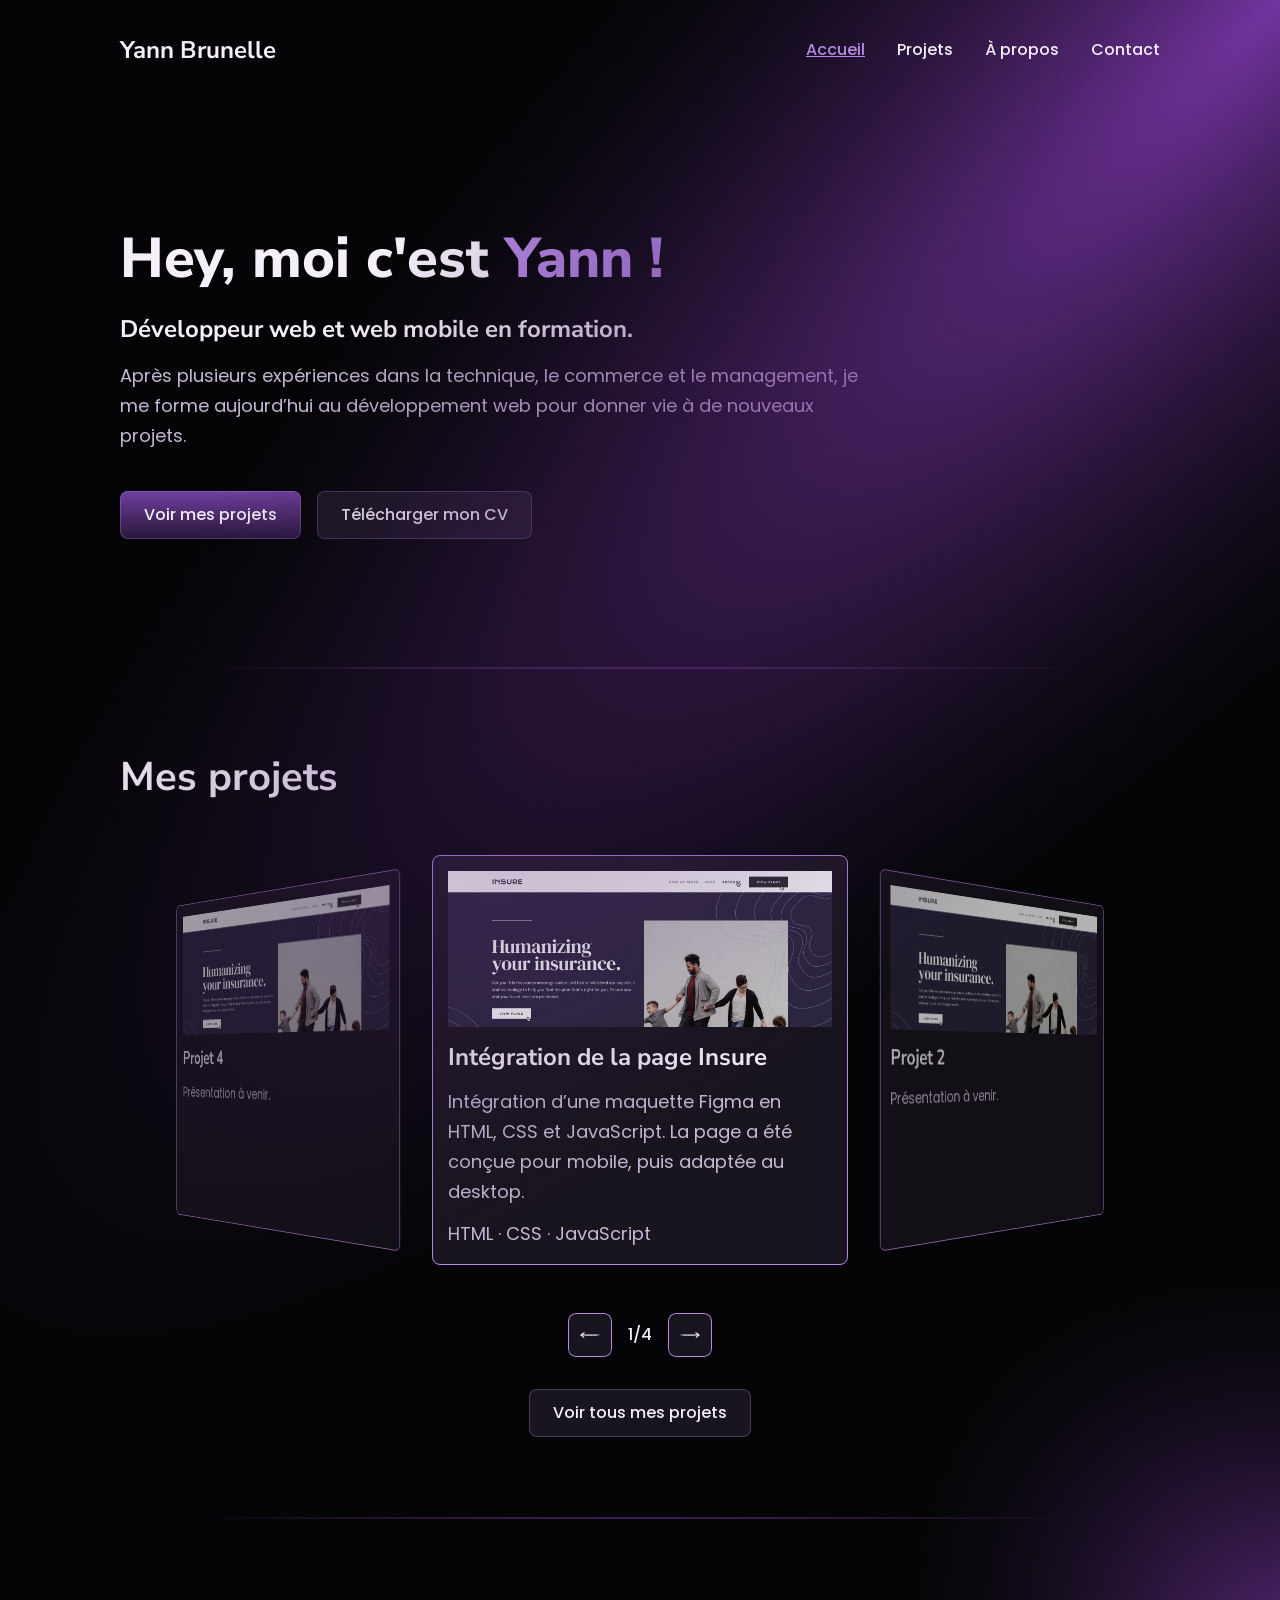
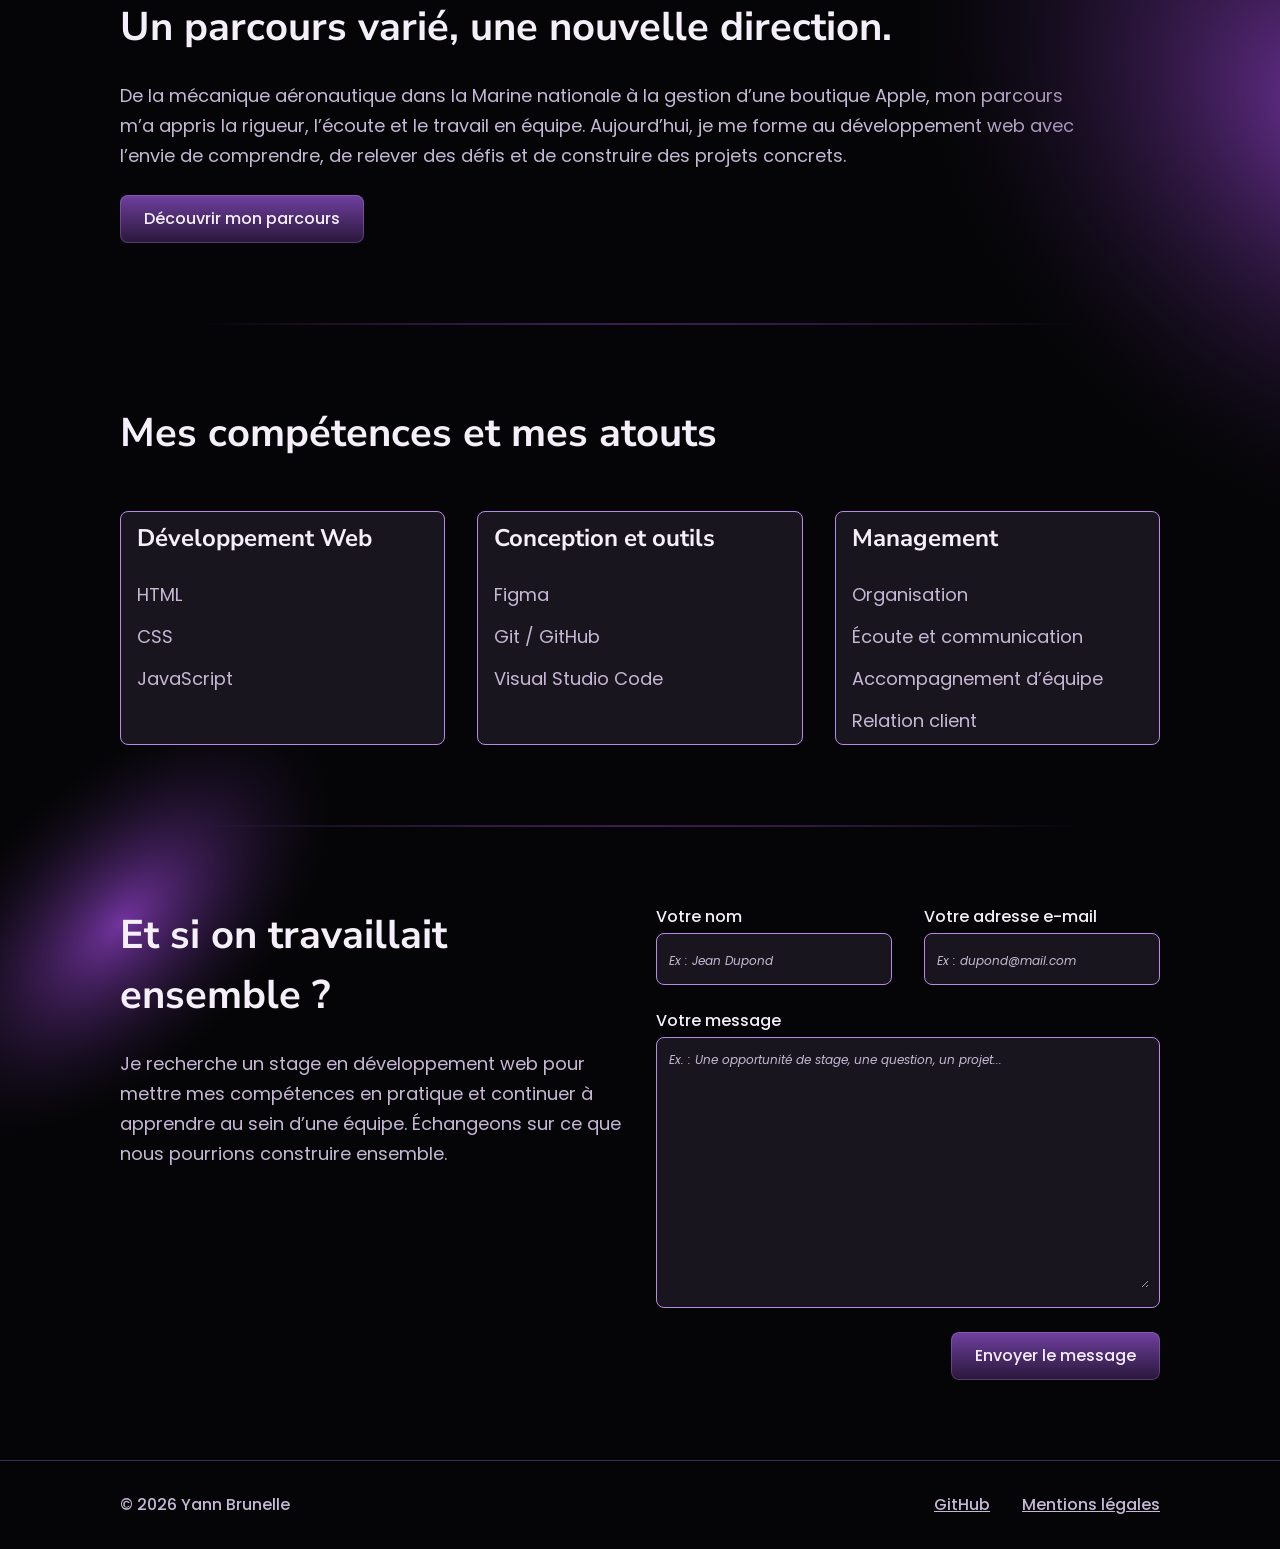
==== commit 85d8996c: "Hover ok sur toutes les pages" ====
--- a/index.html
+++ b/index.html
@@ -27,8 +27,8 @@
 </head>
 
 <body>
-	<header class="interface-text halo-header">		
-		<a href="index.html">Yann Brunelle</a>
+	<header class="mobile-subheading halo-header">		
+		<a class="lien-header" href="index.html">Yann Brunelle</a>
 
 		<button
         class="burger-menu"
@@ -41,9 +41,9 @@
 		<nav class="hidden-nav interface-text" role="navigation" aria-label="skip menu">
 			<ul id="menu" data-visible="false">
 				<li><a class="active-page" href="index.html">Accueil</a></li>
-				<li><a href="mes-projets.html">Projets</a></li>
-				<li><a href="a-propos.html">À propos</a></li>
-				<li><a href="index.html#contact">Contact</a></li>
+				<li><a class="lien-header" href="mes-projets.html">Projets</a></li>
+				<li><a class="lien-header" href="a-propos.html">À propos</a></li>
+				<li><a class="lien-header" href="index.html#contact">Contact</a></li>
         	</ul>
 		</nav>
 
@@ -63,7 +63,7 @@
 			</div>
 			<div class="interface-text actions">
 				<a class="full-button" href="mes-projets.html">Voir mes projets</a>
-				<a class="empty-button" href="telecharger-cv.pdf">Télécharger mon CV</a>
+				<a download="cv-yann-brunelle.pdf" class="empty-button" href="img/cv-yann-brunelle.pdf">Télécharger mon CV</a>
 			</div>
 		</section>
 		<section class="carrousel">
@@ -71,7 +71,7 @@
 				Mes projets
 			</h2>
 			<div class="projects">
-				<article class="article-project projet-1 central">		
+				<a href="projet-1.html" class="article-project projet-1 central">		<!-- J'ai remplacé toute la section article par une balise <a> pour toute la card soit cliquable. J'ai vérifié la sémantique sur MDN et c'est ok -->
 					<img src="img/projet-1.webp" alt="Aperçu de la page d’accueil Insure">
 					<h3 class="mobile-small-subheading">
 						Intégration de la page Insure
@@ -82,7 +82,7 @@
 					<p class="mobile-small-body-text">
 						HTML · CSS · JavaScript
 					</p>
-				</article>
+				</a>
 				<article class="article-project projet-2 a-droite">
 					<img src="img/projet-1.webp" alt="">
 					<h3 class="mobile-small-subheading">
@@ -127,7 +127,7 @@
 				</button>
 			</div>
 			<div class="link-project">
-				<a class="interface-text" href="mes-projets.html">Voir tous mes projets</a>
+				<a class="empty-button interface-text" href="mes-projets.html">Voir tous mes projets</a>
 			</div>
 		</section>
 		<section class="a-propos">
@@ -247,8 +247,8 @@
 			© 2026 Yann Brunelle
 		</p>
 		<div class="footer-div">
-			<a target="_blank" href="https://github.com/repos?q=owner%3A%40me">GitHub</a>
-			<a href="mentions-legales.html">Mentions légales</a>
+			<a class="lien-footer" target="_blank" href="https://github.com/yannbrunelle41-lgtm">GitHub</a>
+			<a class="lien-footer" href="mentions-legales.html">Mentions légales</a>
 		</div>
 	</footer>
 	<script src="js/nav.js"></script>
--- a/css/style.css
+++ b/css/style.css
@@ -315,6 +315,7 @@
 
 /* Header et navigation */
 
+
 #menu {
   background-color: var(--main-bg);
   list-style: none;
@@ -344,10 +345,6 @@
  #menu[data-visible="true"] {
   transform: translateX(0);
   transition: 350ms;
- }
-
- #menu a {
-  color: var(--main-text);
  }
 
  .hidden-nav {
@@ -577,10 +574,6 @@
   color: var(--main-text);
 }
 
-.carrousel a {
-  color: var(--purple);
-}
-
 .link-project {
   width: 100%;
   display: grid;
@@ -832,11 +825,6 @@
 
 .intro-portrait-texte .cv-portrait {
   align-self: center;
-  width: 20rem;
-  max-width: 100%;
-  padding-block: 0.9rem;
-  text-align: center;
-  box-shadow: inset 0 0 0 1px var(--outline), 0 0.2rem 1rem var(--outline);
 }
 
 .parcours{
@@ -1036,7 +1024,9 @@
   .contact-a-propos,
   .catalogue-projets,
   footer {
-    padding-inline: max(12rem, calc((100% - 120rem) / 2)); /* Je garde au moins 12rem de chaque côté et je centre le contenu sur 120rem maximum */
+    /* Je retire 120rem de la largeur disponible puis je partage le reste entre les deux côtés */
+    /* Je garde au moins 12rem de marge intérieure de chaque côté */
+    padding-inline: max(12rem, calc((100% - 120rem) / 2));
   }
 
   /* Header et navigation */
@@ -1085,6 +1075,8 @@
     width: 277.2rem;
     height: 277.2rem;
     top: -138.6rem;
+    /* Je partage la largeur en plus du cadre de 1440px entre les deux côtés */
+    /* Je garde cette marge à zéro sous 1440px et je décale le halo de 138.6rem vers la droite */
     right: calc(max(0px, (100% - 1440px) / 2) - 138.6rem);
     pointer-events: none;
   }
@@ -1153,14 +1145,6 @@
   .carrousel .command-right {
     width: 4.4rem; /* J’agrandis les flèches du carrousel sur desktop */
     height: 4.4rem;
-  }
-
-  .carrousel .link-project a {
-    padding: 1.5rem 2.5rem; /* Je reprends l’espacement du bouton de la maquette desktop */
-    color: var(--main-text);
-    background-color: var(--button-bg);
-    border-radius: 0.8rem;
-    box-shadow: inset 0 0 0 1px var(--purple), 0 0.2rem 1rem var(--outline);
   }
 
   /* Accueil — À propos */
@@ -1183,7 +1167,9 @@
     width: 86.5rem;
     height: 86.5rem;
     top: -23.6rem;
-    right: calc(max(0px, (100% - 1440px) / 2) - 49.9rem); /* Je prends la moitié de la largeur en plus autour du cadre de 1 440px, avec un minimum de 0, puis je décale le halo de 49.9rem vers la droite */
+    /* Je prends la moitié de la largeur en plus autour du cadre de 1440px avec un minimum de zéro */
+    /* Je soustrais 49.9rem à right pour décaler le halo vers la droite depuis ce repère */
+    right: calc(max(0px, (100% - 1440px) / 2) - 49.9rem);
     pointer-events: none;
   }
 
@@ -1288,14 +1274,18 @@
     width: 86.5rem;
     height: 86.5rem;
     top: -3.2rem;
-    right: calc(max(0px, (100% - 1440px) / 2) - 48.3rem); /* Je cale le halo de droite sur le cadre de 1 440px quand l’écran s’élargit */
+    /* Je prends la moitié de la largeur en plus autour du cadre de 1440px avec un minimum de zéro */
+    /* Je soustrais 48.3rem à right pour décaler le halo vers la droite depuis ce repère */
+    right: calc(max(0px, (100% - 1440px) / 2) - 48.3rem);
   }
 
   .contact-a-propos::after {
     width: 74.8rem;
     height: 40rem;
     top: -21.8rem;
-    left: calc(max(0px, (100% - 1440px) / 2) - 44.4rem); /* Je cale aussi le halo de gauche sur le cadre de 1 440px */
+    /* Je prends la moitié de la largeur en plus autour du cadre de 1440px avec un minimum de zéro */
+    /* Je soustrais 44.4rem à left pour décaler le halo vers la gauche depuis ce repère */
+    left: calc(max(0px, (100% - 1440px) / 2) - 44.4rem);
   }
 
   .intro-portrait {
@@ -1324,8 +1314,6 @@
 
   .intro-portrait-texte .cv-portrait {
     align-self: flex-start;
-    width: fit-content;
-    padding: 1.7rem 2.5rem;
   }
 
   /* Page Mes projets */
@@ -1349,15 +1337,19 @@
   }
 
   .catalogue-projets .capture-projet {
-    width: 50%;
-    flex-shrink: 0;
-    aspect-ratio: 16 / 9;
+    width: 50%; /* Je donne à la capture la moitié de la largeur de la carte */
+    flex-shrink: 0; /* Je conserve cette largeur même si le texte manque de place */
+    aspect-ratio: 16 / 9; /* Je garde un cadre au format 16 sur 9 */
   }
 
   .catalogue-projets .gap-column-mobile {
     flex: 1;
     min-width: 0;
     align-self: center;
+  }
+
+  .catalogue-projets > :nth-child(3) {
+    flex-direction: row-reverse;
   }
 
   /* Footer */
@@ -1381,4 +1373,38 @@
     color: var(--secondary-text);
     text-decoration: underline;
   }
-}
+
+}
+
+/* Survol */
+
+.lien-header:hover {
+  color: var(--main-bg);
+  background-color: var(--purple);
+  box-shadow: 0 0 0 0.3rem var(--purple);
+  border-radius: 0.2rem;
+}
+
+.lien-footer:hover {
+  color: var(--purple);
+  text-decoration: underline;
+}
+
+.full-button:hover {
+  color: var(--button-bg);
+  background-image: none;
+  background-color: var(--purple);
+}
+
+.empty-button:hover,
+.command-left:hover,
+.command-right:hover {
+  background-color: var(--main-bg);
+  box-shadow: inset 0 0 0 2px var(--purple);
+  cursor: pointer;
+}
+
+.central:hover {
+  scale: 1.045;
+  cursor: pointer;
+}
